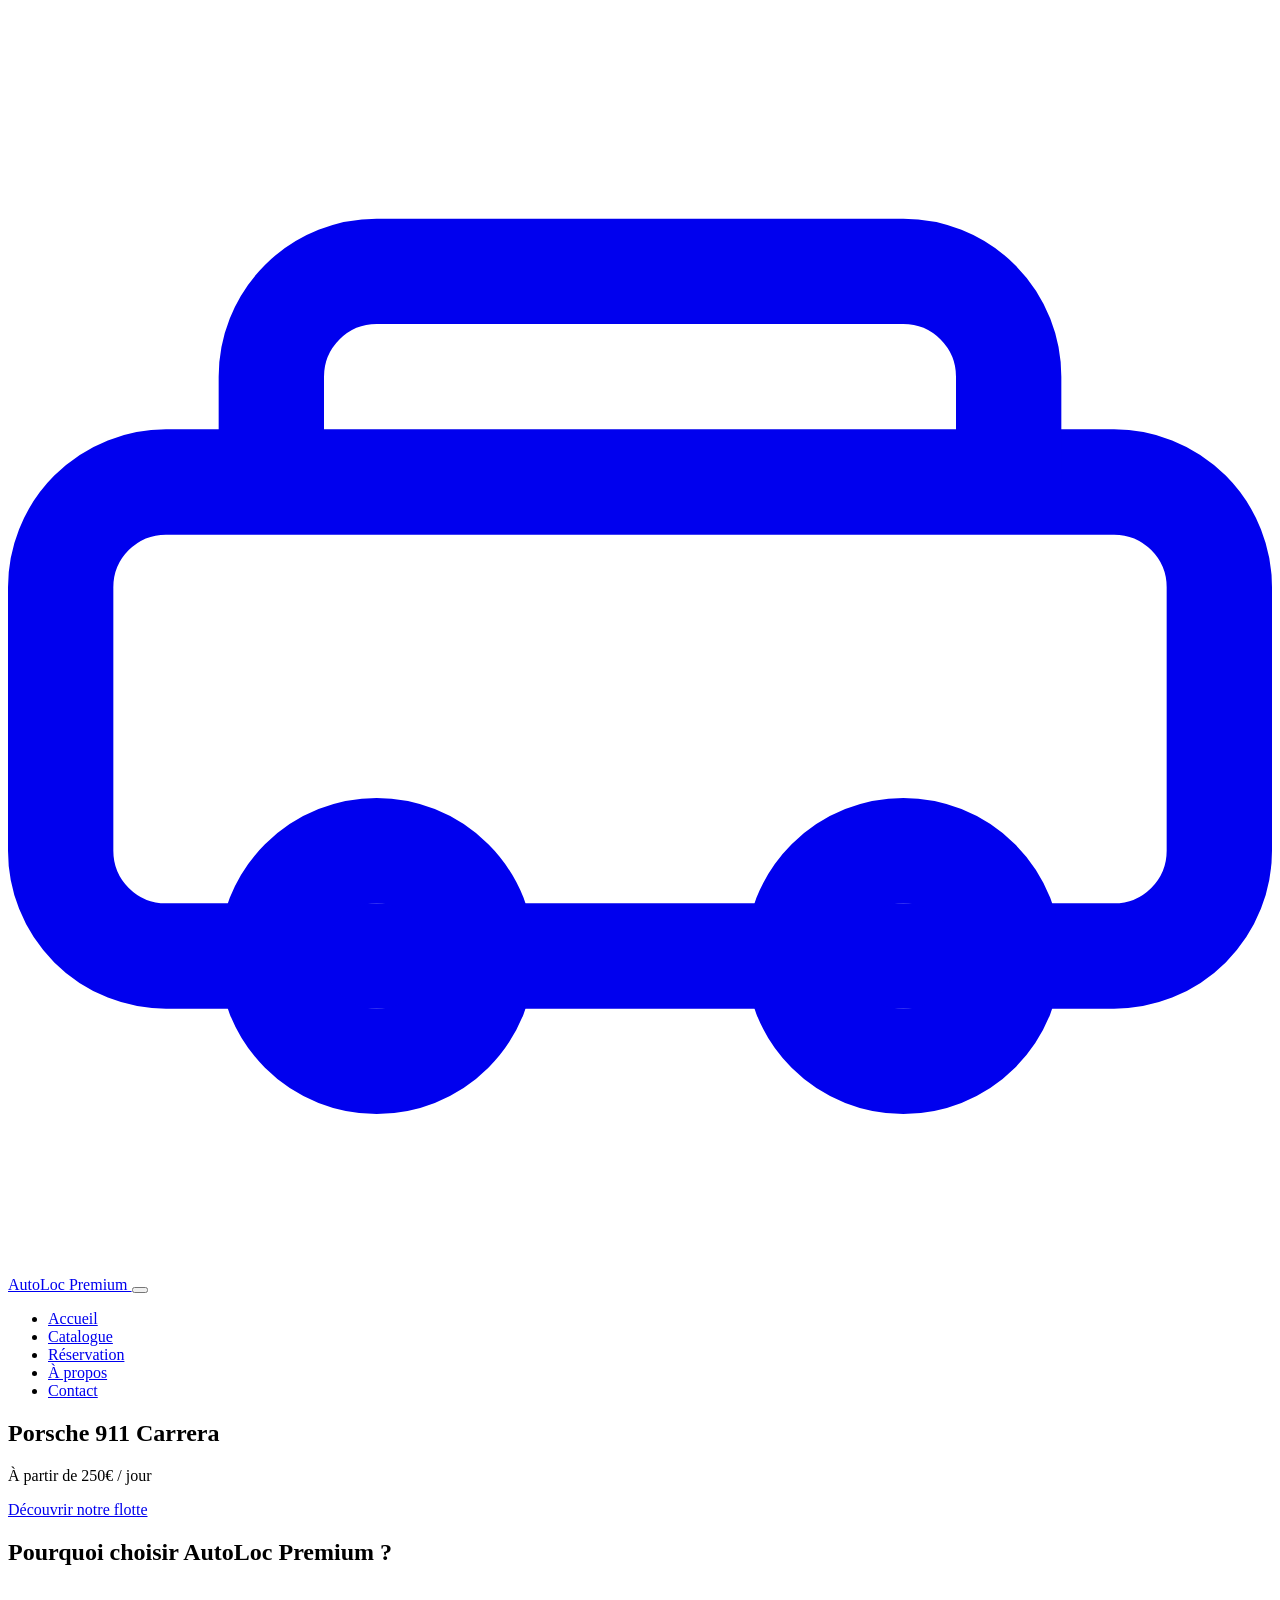
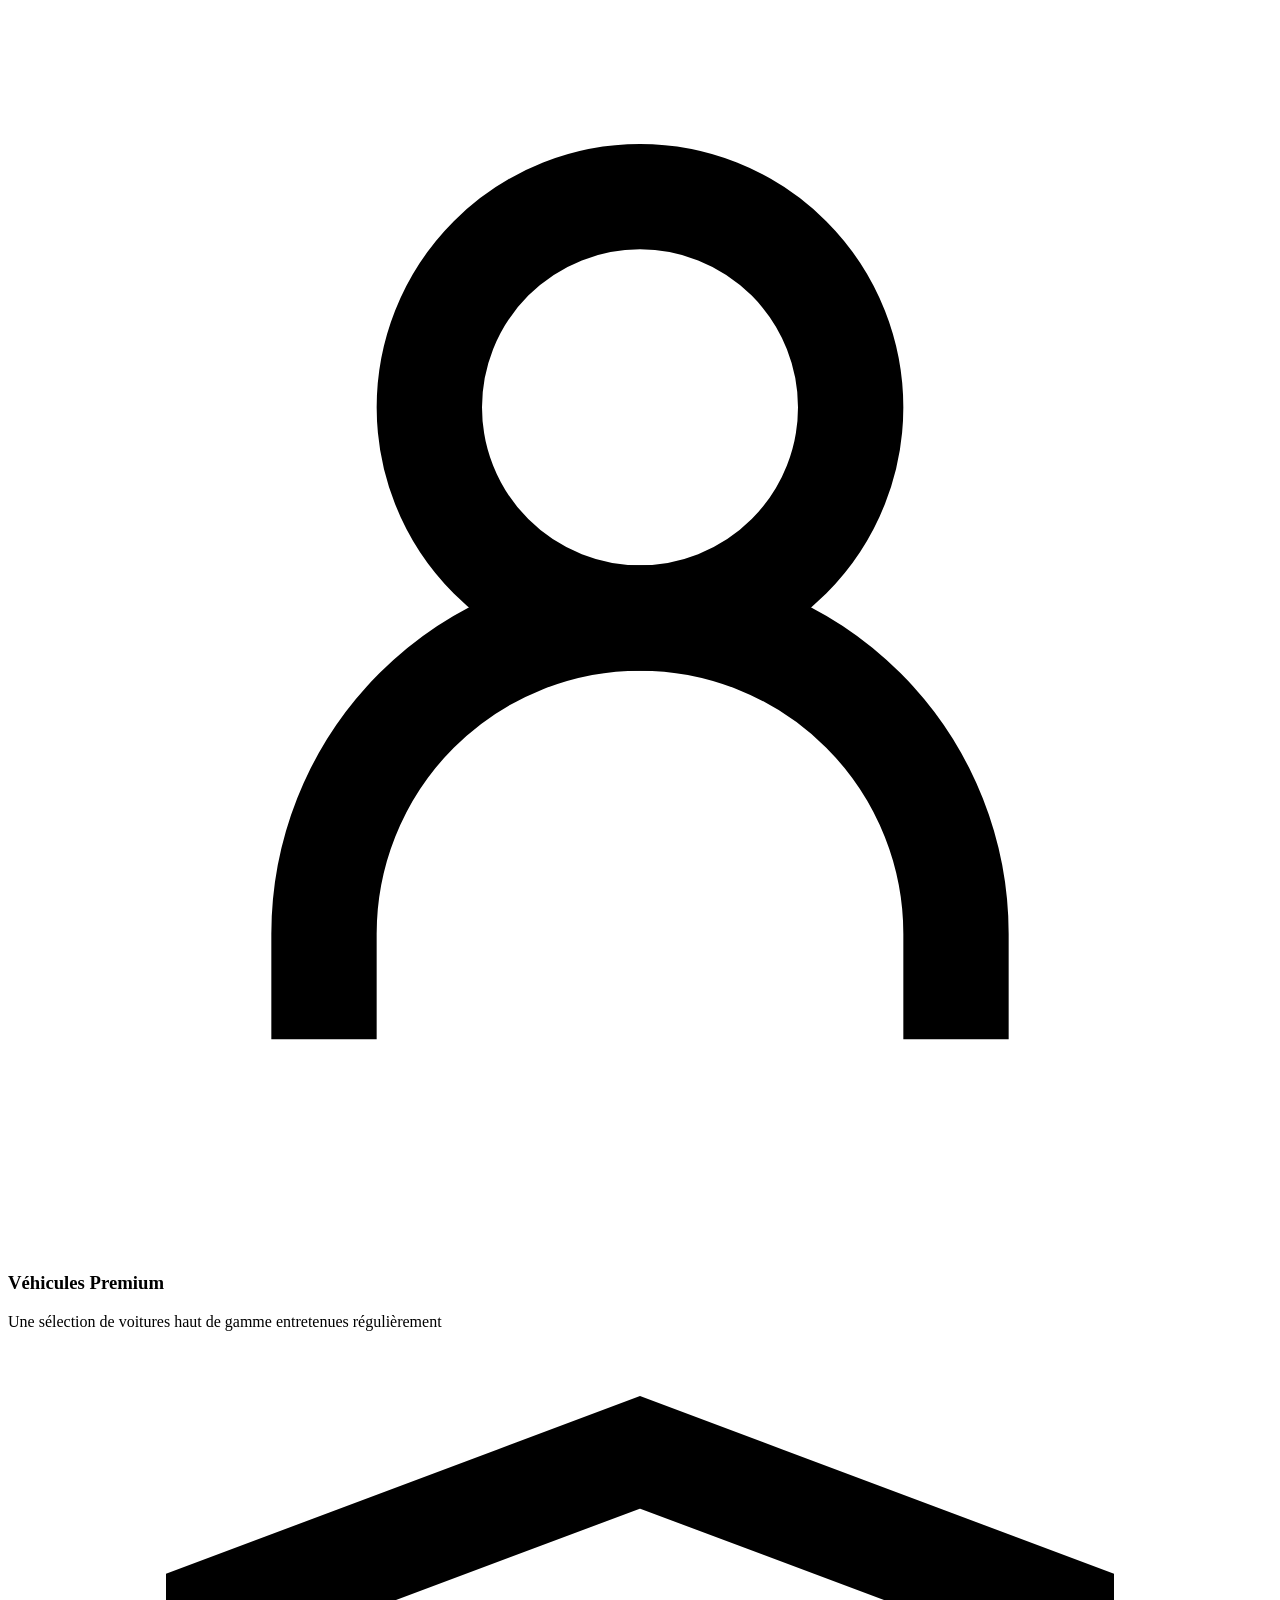
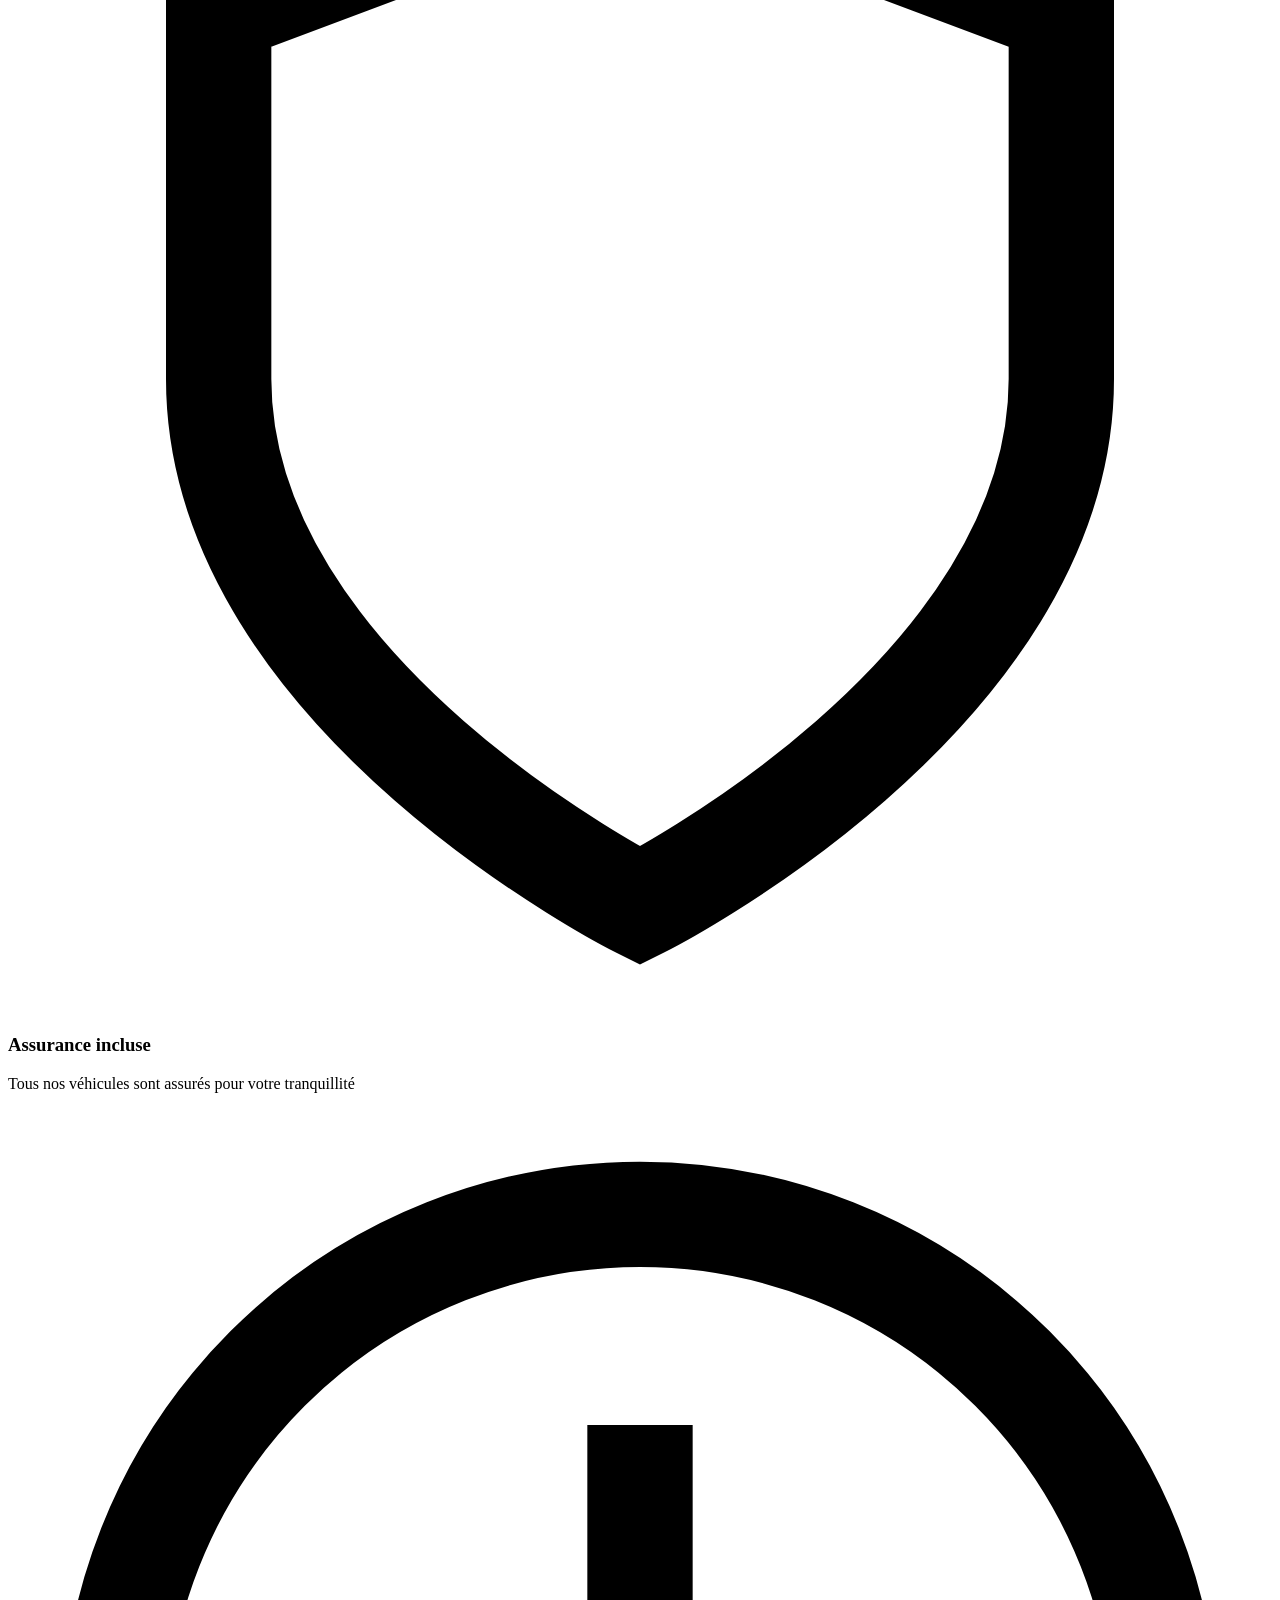
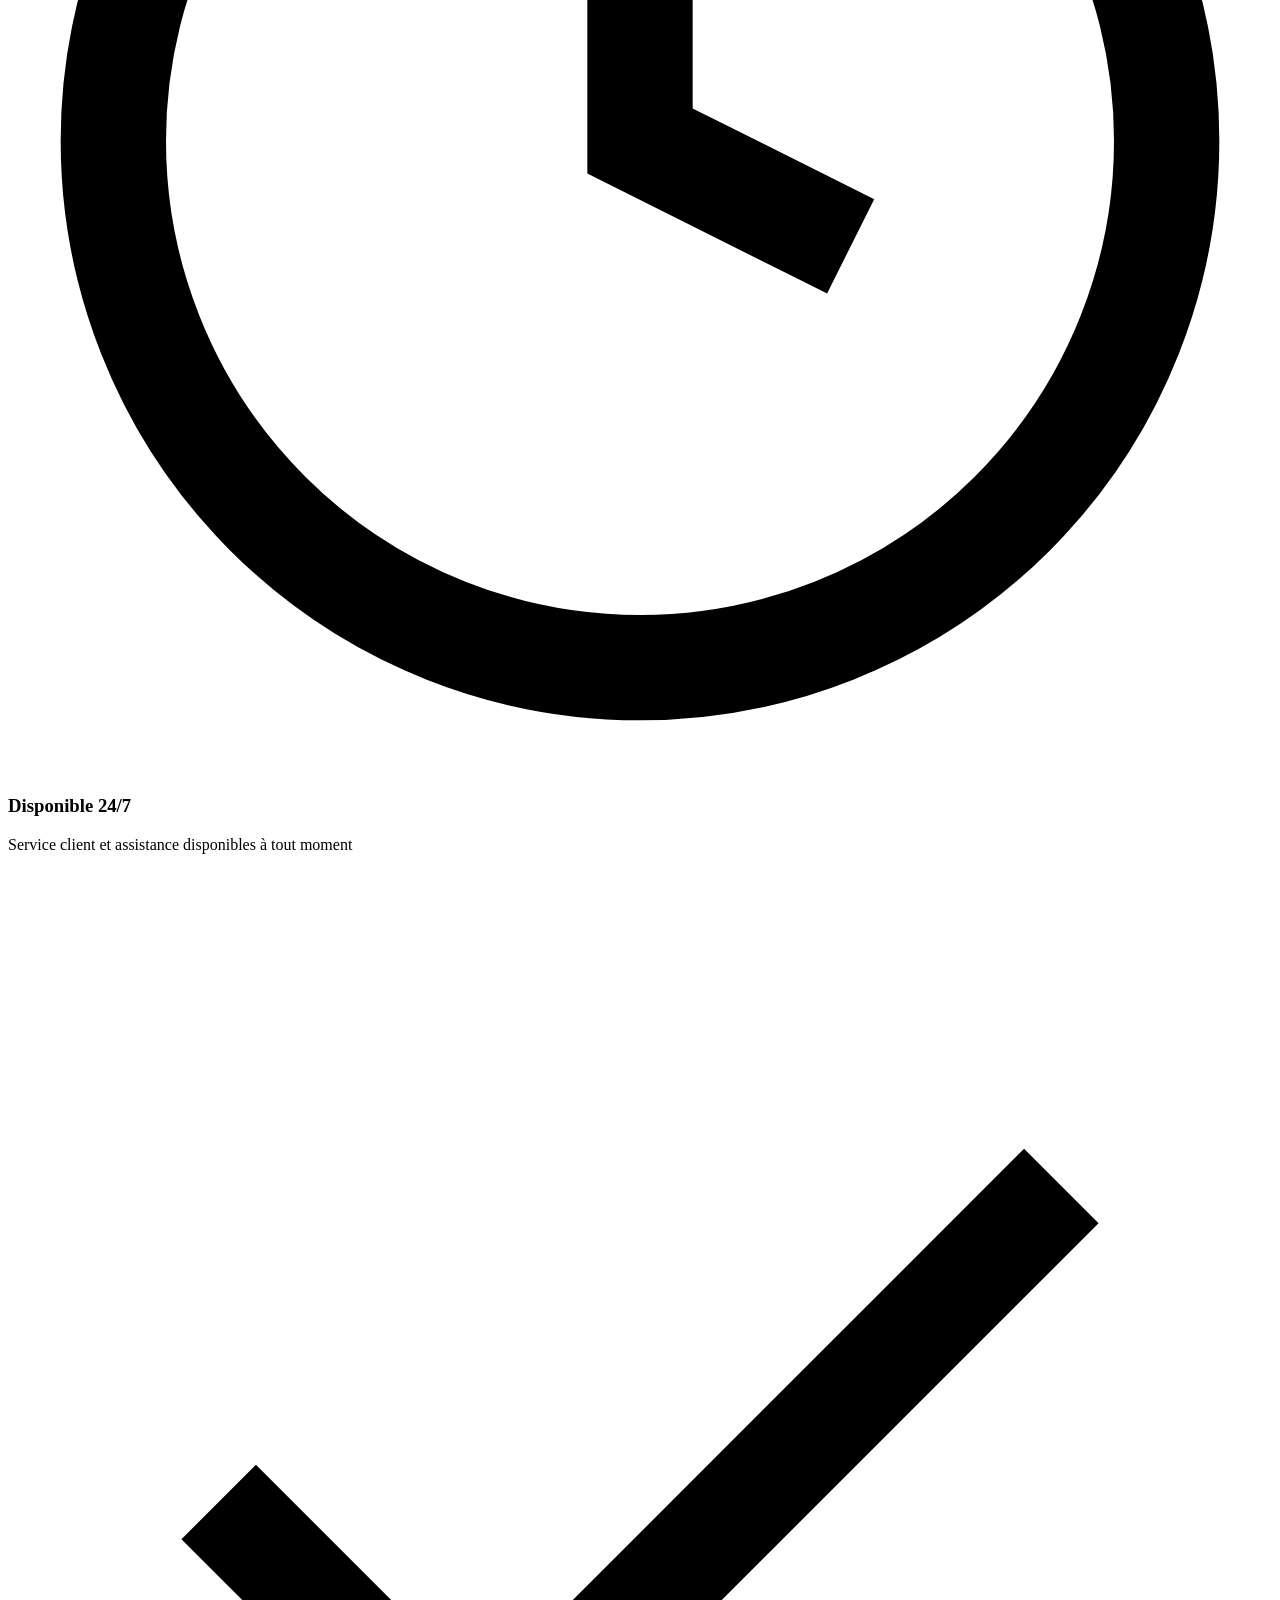
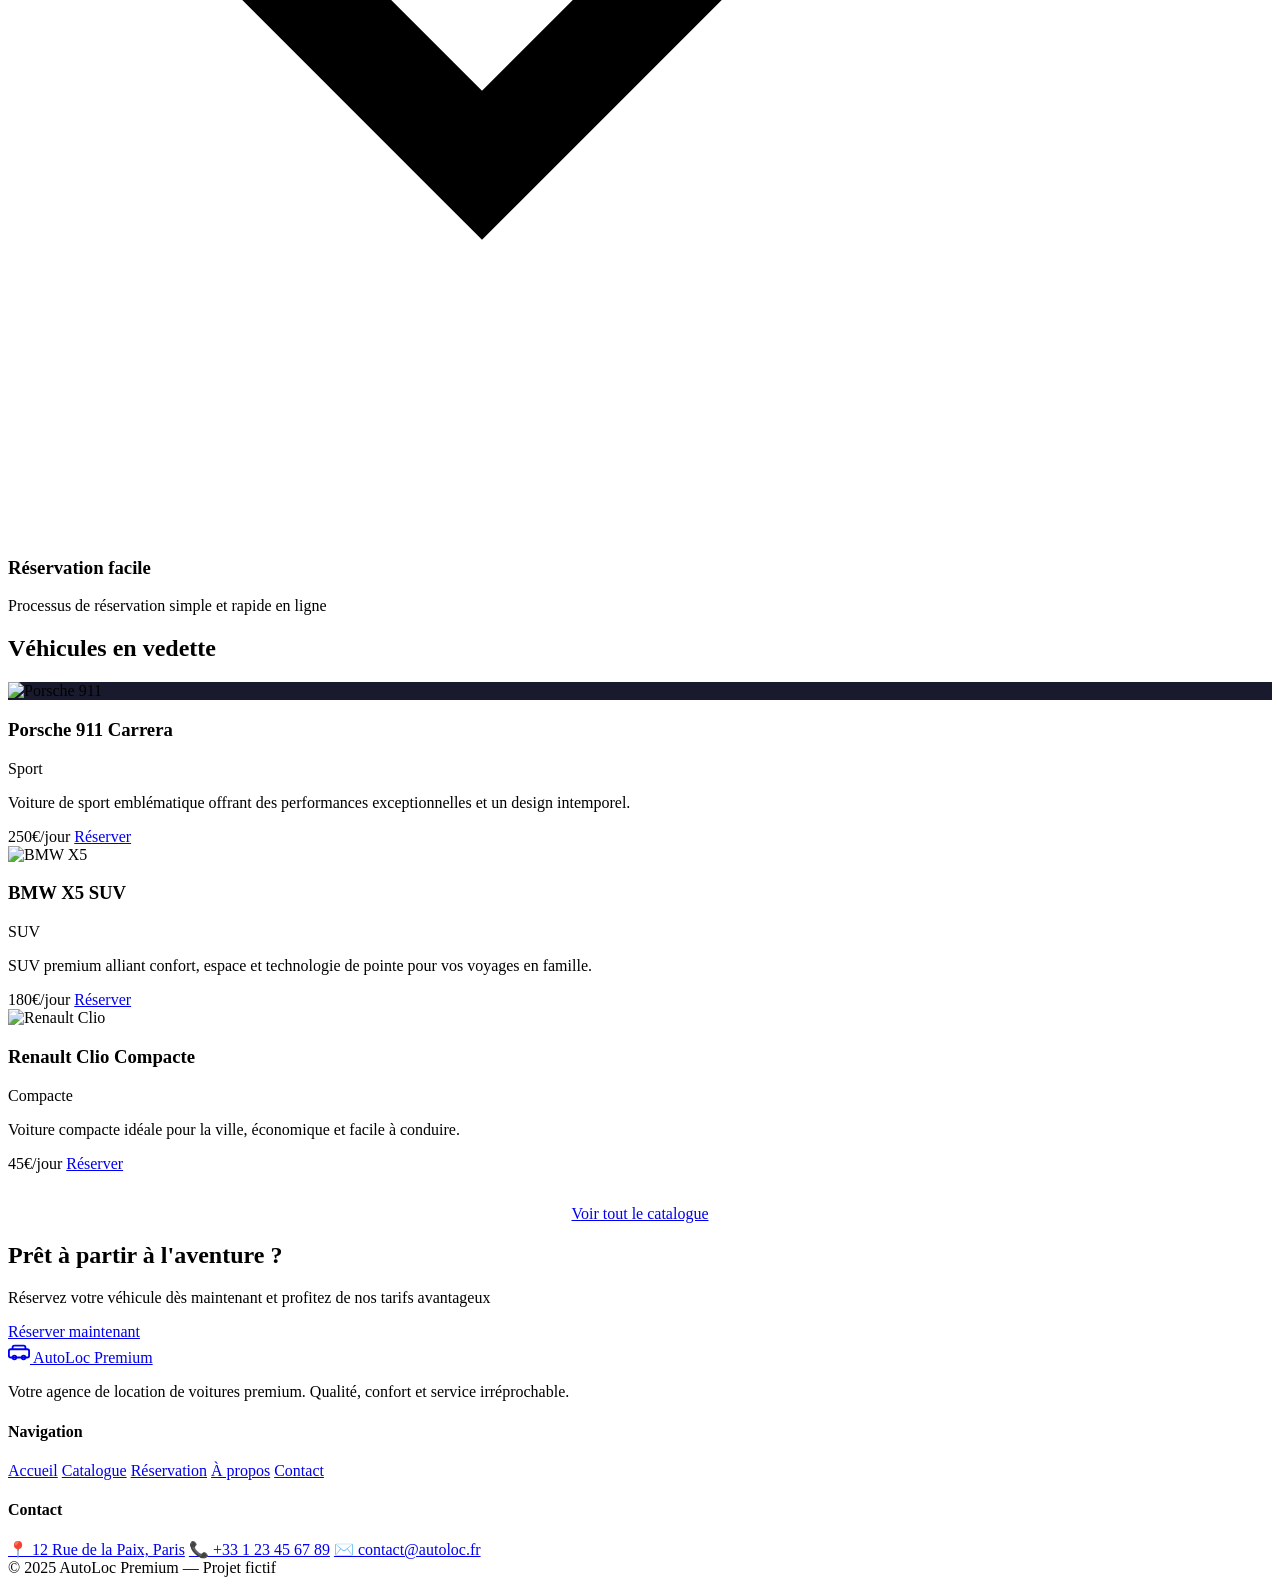
==== index.html @ 60d60d8e "adding files" ====
<!DOCTYPE html>
<html lang="fr">
<head>
  <meta charset="UTF-8" />
  <meta name="viewport" content="width=device-width, initial-scale=1.0"/>
  <title>AutoLoc Premium — Accueil</title>
  <link rel="stylesheet" href="css/style.css"/>
  <link rel="stylesheet" href="css/index.css"/>
</head>
<body>

  <!-- NAVBAR -->
  <nav class="navbar">
    <a href="index.html" class="logo">
      <svg viewBox="0 0 24 24" fill="none" stroke="currentColor" stroke-width="2">
        <rect x="1" y="9" width="22" height="9" rx="2"/>
        <path d="M5 9V7a2 2 0 0 1 2-2h10a2 2 0 0 1 2 2v2"/>
        <circle cx="7" cy="18" r="2"/><circle cx="17" cy="18" r="2"/>
      </svg>
      AutoLoc Premium
    </a>
    <button class="hamburger" id="hamburger" aria-label="Menu">
      <span></span><span></span><span></span>
    </button>
    <ul class="nav-links" id="navLinks">
      <li><a href="index.html" class="active">Accueil</a></li>
      <li><a href="catalogue.html">Catalogue</a></li>
      <li><a href="reservation.html">Réservation</a></li>
      <li><a href="apropos.html">À propos</a></li>
      <li><a href="contact.html">Contact</a></li>
    </ul>
  </nav>

  <!-- HERO -->
  <section class="hero">
    <div class="hero-content">
      <h1 class="hero-title">Porsche 911 Carrera</h1>
      <p class="hero-sub">À partir de 250€ / jour</p>
      <a href="catalogue.html" class="btn btn-primary">Découvrir notre flotte</a>
    </div>
  </section>

  <!-- FEATURES -->
  <section class="features">
    <h2 class="section-title">Pourquoi choisir AutoLoc Premium ?</h2>
    <div class="features-grid">
      <div class="feature-card">
        <div class="feature-icon">
          <svg viewBox="0 0 24 24" fill="none" stroke="currentColor" stroke-width="2">
            <circle cx="12" cy="8" r="4"/><path d="M6 20v-2a6 6 0 0 1 12 0v2"/>
          </svg>
        </div>
        <h3>Véhicules Premium</h3>
        <p>Une sélection de voitures haut de gamme entretenues régulièrement</p>
      </div>
      <div class="feature-card">
        <div class="feature-icon">
          <svg viewBox="0 0 24 24" fill="none" stroke="currentColor" stroke-width="2">
            <path d="M12 22s8-4 8-10V5l-8-3-8 3v7c0 6 8 10 8 10z"/>
          </svg>
        </div>
        <h3>Assurance incluse</h3>
        <p>Tous nos véhicules sont assurés pour votre tranquillité</p>
      </div>
      <div class="feature-card">
        <div class="feature-icon">
          <svg viewBox="0 0 24 24" fill="none" stroke="currentColor" stroke-width="2">
            <circle cx="12" cy="12" r="10"/>
            <polyline points="12 6 12 12 16 14"/>
          </svg>
        </div>
        <h3>Disponible 24/7</h3>
        <p>Service client et assistance disponibles à tout moment</p>
      </div>
      <div class="feature-card">
        <div class="feature-icon">
          <svg viewBox="0 0 24 24" fill="none" stroke="currentColor" stroke-width="2">
            <polyline points="20 6 9 17 4 12"/>
          </svg>
        </div>
        <h3>Réservation facile</h3>
        <p>Processus de réservation simple et rapide en ligne</p>
      </div>
    </div>
  </section>

  <!-- FEATURED CARS -->
  <section class="featured">
    <h2 class="section-title">Véhicules en vedette</h2>
    <div class="cars-grid">

      <div class="car-card">
        <div class="car-img" style="background: #1a1a2e;">
          <img src="https://images.unsplash.com/photo-1503376780353-7e6692767b70?w=600&q=80" alt="Porsche 911"/>
        </div>
        <div class="car-info">
          <div class="car-header">
            <h3>Porsche 911 Carrera</h3>
            <span class="tag">Sport</span>
          </div>
          <p>Voiture de sport emblématique offrant des performances exceptionnelles et un design intemporel.</p>
          <div class="car-footer">
            <span class="price">250€/jour</span>
            <a href="reservation.html" class="btn btn-primary">Réserver</a>
          </div>
        </div>
      </div>

      <div class="car-card">
        <div class="car-img">
          <img src="https://images.unsplash.com/photo-1519641471654-76ce0107ad1b?w=600&q=80" alt="BMW X5"/>
        </div>
        <div class="car-info">
          <div class="car-header">
            <h3>BMW X5 SUV</h3>
            <span class="tag">SUV</span>
          </div>
          <p>SUV premium alliant confort, espace et technologie de pointe pour vos voyages en famille.</p>
          <div class="car-footer">
            <span class="price">180€/jour</span>
            <a href="reservation.html" class="btn btn-primary">Réserver</a>
          </div>
        </div>
      </div>

      <div class="car-card">
        <div class="car-img">
          <img src="https://images.unsplash.com/photo-1541899481282-d53bffe3c35d?w=600&q=80" alt="Renault Clio"/>
        </div>
        <div class="car-info">
          <div class="car-header">
            <h3>Renault Clio Compacte</h3>
            <span class="tag">Compacte</span>
          </div>
          <p>Voiture compacte idéale pour la ville, économique et facile à conduire.</p>
          <div class="car-footer">
            <span class="price">45€/jour</span>
            <a href="reservation.html" class="btn btn-primary">Réserver</a>
          </div>
        </div>
      </div>

    </div>
    <div style="text-align:center; margin-top: 2rem;">
      <a href="catalogue.html" class="btn btn-primary">Voir tout le catalogue</a>
    </div>
  </section>

  <!-- CTA BANNER -->
  <section class="cta-banner">
    <h2>Prêt à partir à l'aventure ?</h2>
    <p>Réservez votre véhicule dès maintenant et profitez de nos tarifs avantageux</p>
    <a href="reservation.html" class="btn btn-outline">Réserver maintenant</a>
  </section>

  <!-- FOOTER -->
  <footer>
    <div class="footer-grid">
      <div class="footer-brand">
        <a href="index.html" class="logo">
          <svg viewBox="0 0 24 24" fill="none" stroke="currentColor" stroke-width="2" width="22">
            <rect x="1" y="9" width="22" height="9" rx="2"/>
            <path d="M5 9V7a2 2 0 0 1 2-2h10a2 2 0 0 1 2 2v2"/>
            <circle cx="7" cy="18" r="2"/><circle cx="17" cy="18" r="2"/>
          </svg>
          AutoLoc Premium
        </a>
        <p>Votre agence de location de voitures premium. Qualité, confort et service irréprochable.</p>
      </div>
      <div class="footer-col">
        <h4>Navigation</h4>
        <a href="index.html">Accueil</a>
        <a href="catalogue.html">Catalogue</a>
        <a href="reservation.html">Réservation</a>
        <a href="apropos.html">À propos</a>
        <a href="contact.html">Contact</a>
      </div>
      <div class="footer-col">
        <h4>Contact</h4>
        <a href="#">📍 12 Rue de la Paix, Paris</a>
        <a href="#">📞 +33 1 23 45 67 89</a>
        <a href="#">✉️ contact@autoloc.fr</a>
      </div>
    </div>
    <div class="footer-bottom">© 2025 AutoLoc Premium — Projet fictif</div>
  </footer>

  <script src="js/main.js"></script>
</body>
</html>
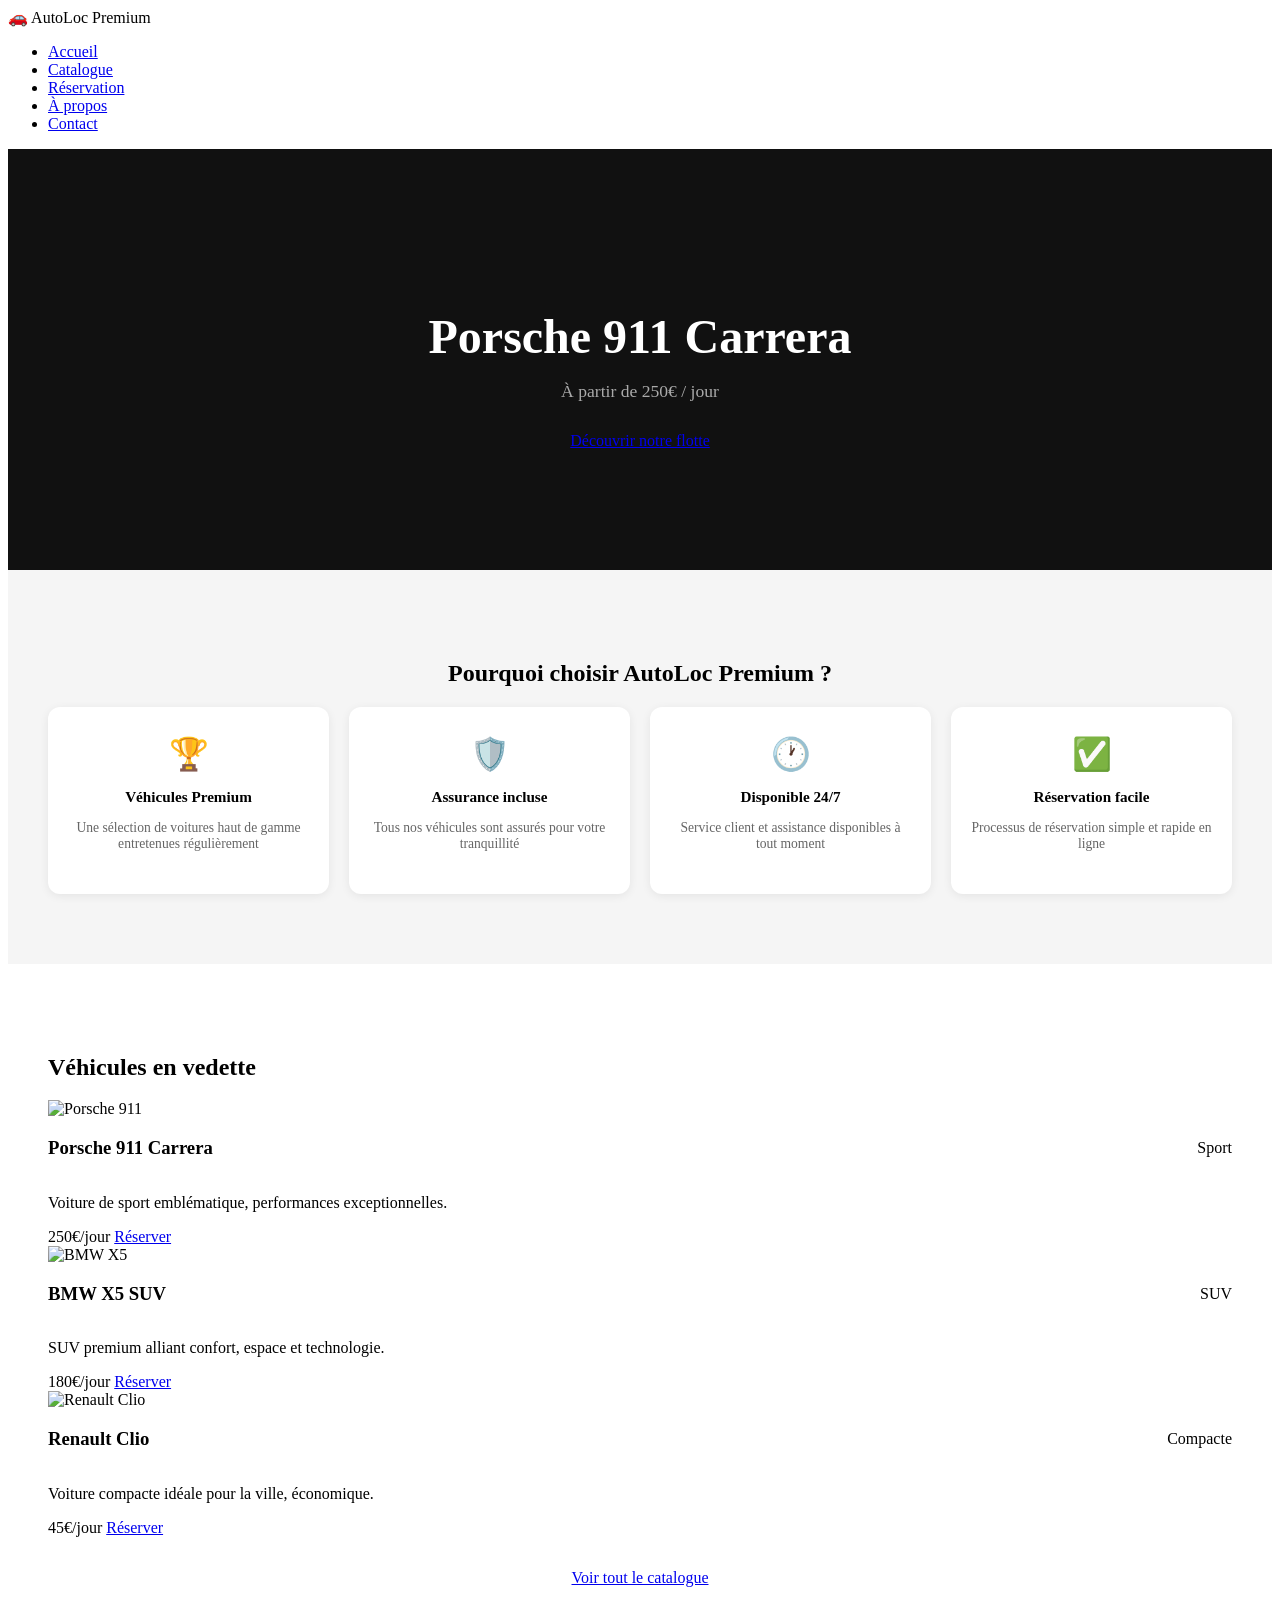
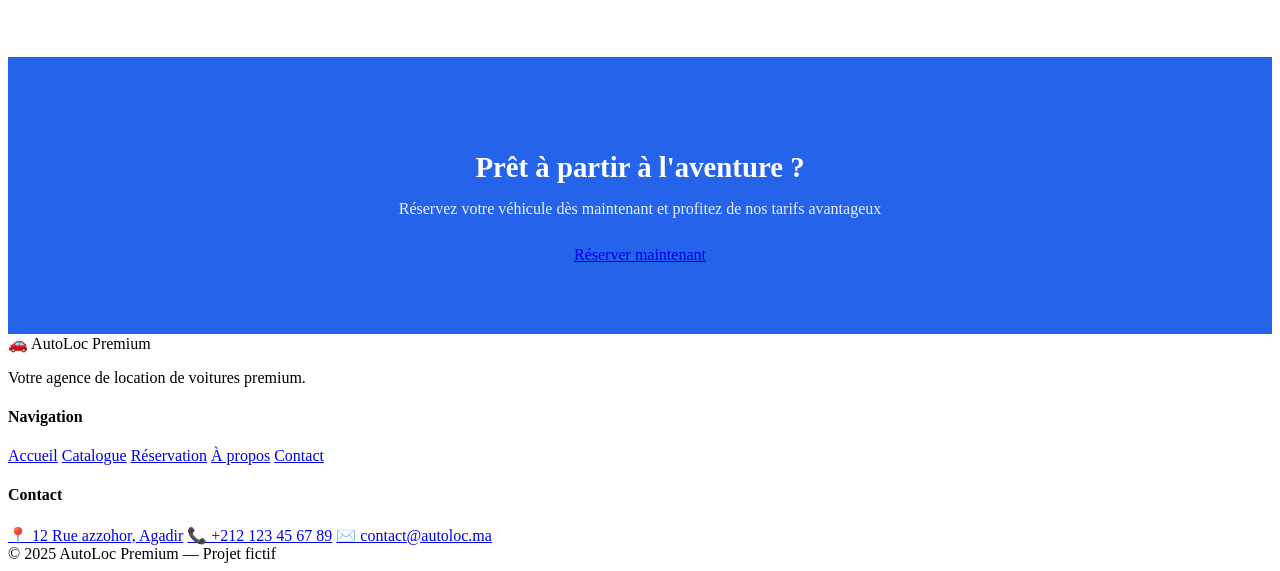
==== commit 8c4f7277: "changing footer" ====
--- a/index.html
+++ b/index.html
@@ -2,28 +2,105 @@
 <html lang="fr">
 <head>
   <meta charset="UTF-8" />
-  <meta name="viewport" content="width=device-width, initial-scale=1.0"/>
+  <meta name="viewport" content="width=device-width, initial-scale=1.0" />
   <title>AutoLoc Premium — Accueil</title>
-  <link rel="stylesheet" href="css/style.css"/>
-  <link rel="stylesheet" href="css/index.css"/>
+  <link rel="stylesheet" href="./css/style.css" />
+  <style>
+    /* Styles spécifiques à cette page */
+
+    .hero {
+      background: #111;
+      color: white;
+      text-align: center;
+      padding: 120px 40px;
+    }
+
+    .hero h1 {
+      font-size: 3rem;
+      font-weight: 700;
+      margin-bottom: 12px;
+    }
+
+    .hero p {
+      font-size: 1.1rem;
+      color: #aaa;
+      margin-bottom: 30px;
+    }
+
+    /* Section avantages */
+    .avantages {
+      background: #f5f5f5;
+      padding: 70px 40px;
+      text-align: center;
+    }
+
+    .grille-avantages {
+      display: grid;
+      grid-template-columns: repeat(4, 1fr);
+      gap: 20px;
+      margin-top: 10px;
+    }
+
+    .carte-avantage {
+      background: white;
+      border-radius: 12px;
+      padding: 28px 20px;
+      box-shadow: 0 2px 10px rgba(0,0,0,0.07);
+    }
+
+    .carte-avantage .icone {
+      font-size: 2rem;
+      margin-bottom: 12px;
+    }
+
+    .carte-avantage h3 {
+      font-size: 0.95rem;
+      font-weight: 700;
+      margin-bottom: 8px;
+    }
+
+    .carte-avantage p {
+      font-size: 0.85rem;
+      color: #666;
+    }
+
+    /* Section voitures vedettes */
+    .vedette {
+      padding: 70px 40px;
+    }
+
+    /* Bannière CTA */
+    .banniere {
+      background: #2563eb;
+      color: white;
+      text-align: center;
+      padding: 70px 40px;
+    }
+
+    .banniere h2 {
+      font-size: 1.8rem;
+      margin-bottom: 12px;
+    }
+
+    .banniere p {
+      margin-bottom: 28px;
+      opacity: 0.9;
+    }
+
+    @media (max-width: 768px) {
+      .hero h1 { font-size: 2rem; }
+      .grille-avantages { grid-template-columns: 1fr 1fr; }
+      .vedette, .avantages { padding: 40px 20px; }
+    }
+  </style>
 </head>
 <body>
 
-  <!-- NAVBAR -->
+  <!-- BARRE DE NAVIGATION -->
   <nav class="navbar">
-    <a href="index.html" class="logo">
-      <svg viewBox="0 0 24 24" fill="none" stroke="currentColor" stroke-width="2">
-        <rect x="1" y="9" width="22" height="9" rx="2"/>
-        <path d="M5 9V7a2 2 0 0 1 2-2h10a2 2 0 0 1 2 2v2"/>
-        <circle cx="7" cy="18" r="2"/><circle cx="17" cy="18" r="2"/>
-      </svg>
-      AutoLoc Premium
-    </a>
-    <button class="hamburger" id="hamburger" aria-label="Menu">
-      <span></span><span></span><span></span>
-    </button>
-    <ul class="nav-links" id="navLinks">
-      <li><a href="index.html" class="active">Accueil</a></li>
+    <div class="logo">🚗 AutoLoc Premium</div>
+    <ul class="nav-liens">
+      <li><a href="index.html" class="actif">Accueil</a></li>
       <li><a href="catalogue.html">Catalogue</a></li>
       <li><a href="reservation.html">Réservation</a></li>
       <li><a href="apropos.html">À propos</a></li>
@@ -31,160 +108,125 @@
     </ul>
   </nav>
 
-  <!-- HERO -->
+  <!-- HERO (grande image d'accueil) -->
   <section class="hero">
-    <div class="hero-content">
-      <h1 class="hero-title">Porsche 911 Carrera</h1>
-      <p class="hero-sub">À partir de 250€ / jour</p>
-      <a href="catalogue.html" class="btn btn-primary">Découvrir notre flotte</a>
-    </div>
-  </section>
-
-  <!-- FEATURES -->
-  <section class="features">
-    <h2 class="section-title">Pourquoi choisir AutoLoc Premium ?</h2>
-    <div class="features-grid">
-      <div class="feature-card">
-        <div class="feature-icon">
-          <svg viewBox="0 0 24 24" fill="none" stroke="currentColor" stroke-width="2">
-            <circle cx="12" cy="8" r="4"/><path d="M6 20v-2a6 6 0 0 1 12 0v2"/>
-          </svg>
-        </div>
+    <h1>Porsche 911 Carrera</h1>
+    <p>À partir de 250€ / jour</p>
+    <a href="catalogue.html" class="btn btn-bleu">Découvrir notre flotte</a>
+  </section>
+
+  <!-- AVANTAGES -->
+  <section class="avantages">
+    <h2 class="titre-section">Pourquoi choisir AutoLoc Premium ?</h2>
+    <div class="grille-avantages">
+      <div class="carte-avantage">
+        <div class="icone">🏆</div>
         <h3>Véhicules Premium</h3>
         <p>Une sélection de voitures haut de gamme entretenues régulièrement</p>
       </div>
-      <div class="feature-card">
-        <div class="feature-icon">
-          <svg viewBox="0 0 24 24" fill="none" stroke="currentColor" stroke-width="2">
-            <path d="M12 22s8-4 8-10V5l-8-3-8 3v7c0 6 8 10 8 10z"/>
-          </svg>
-        </div>
+      <div class="carte-avantage">
+        <div class="icone">🛡️</div>
         <h3>Assurance incluse</h3>
         <p>Tous nos véhicules sont assurés pour votre tranquillité</p>
       </div>
-      <div class="feature-card">
-        <div class="feature-icon">
-          <svg viewBox="0 0 24 24" fill="none" stroke="currentColor" stroke-width="2">
-            <circle cx="12" cy="12" r="10"/>
-            <polyline points="12 6 12 12 16 14"/>
-          </svg>
-        </div>
+      <div class="carte-avantage">
+        <div class="icone">🕐</div>
         <h3>Disponible 24/7</h3>
         <p>Service client et assistance disponibles à tout moment</p>
       </div>
-      <div class="feature-card">
-        <div class="feature-icon">
-          <svg viewBox="0 0 24 24" fill="none" stroke="currentColor" stroke-width="2">
-            <polyline points="20 6 9 17 4 12"/>
-          </svg>
-        </div>
+      <div class="carte-avantage">
+        <div class="icone">✅</div>
         <h3>Réservation facile</h3>
         <p>Processus de réservation simple et rapide en ligne</p>
       </div>
     </div>
   </section>
 
-  <!-- FEATURED CARS -->
-  <section class="featured">
-    <h2 class="section-title">Véhicules en vedette</h2>
-    <div class="cars-grid">
-
-      <div class="car-card">
-        <div class="car-img" style="background: #1a1a2e;">
-          <img src="https://images.unsplash.com/photo-1503376780353-7e6692767b70?w=600&q=80" alt="Porsche 911"/>
+  <!-- VOITURES EN VEDETTE -->
+  <section class="vedette">
+    <h2 class="titre-section">Véhicules en vedette</h2>
+    <div class="grille-voitures">
+
+      <div class="carte-voiture">
+        <img src="https://images.unsplash.com/photo-1503376780353-7e6692767b70?w=600&q=80" alt="Porsche 911" />
+        <div class="infos">
+          <div style="display:flex; justify-content:space-between; align-items:center; margin-bottom:6px;">
+            <h3>Porsche 911 Carrera</h3>
+            <span class="badge">Sport</span>
+          </div>
+          <p>Voiture de sport emblématique, performances exceptionnelles.</p>
+          <div class="bas-carte">
+            <span class="prix">250€/jour</span>
+            <a href="reservation.html" class="btn btn-bleu">Réserver</a>
+          </div>
         </div>
-        <div class="car-info">
-          <div class="car-header">
-            <h3>Porsche 911 Carrera</h3>
-            <span class="tag">Sport</span>
-          </div>
-          <p>Voiture de sport emblématique offrant des performances exceptionnelles et un design intemporel.</p>
-          <div class="car-footer">
-            <span class="price">250€/jour</span>
-            <a href="reservation.html" class="btn btn-primary">Réserver</a>
+      </div>
+
+      <div class="carte-voiture">
+        <img src="https://images.unsplash.com/photo-1519641471654-76ce0107ad1b?w=600&q=80" alt="BMW X5" />
+        <div class="infos">
+          <div style="display:flex; justify-content:space-between; align-items:center; margin-bottom:6px;">
+            <h3>BMW X5 SUV</h3>
+            <span class="badge">SUV</span>
+          </div>
+          <p>SUV premium alliant confort, espace et technologie.</p>
+          <div class="bas-carte">
+            <span class="prix">180€/jour</span>
+            <a href="reservation.html" class="btn btn-bleu">Réserver</a>
           </div>
         </div>
       </div>
 
-      <div class="car-card">
-        <div class="car-img">
-          <img src="https://images.unsplash.com/photo-1519641471654-76ce0107ad1b?w=600&q=80" alt="BMW X5"/>
+      <div class="carte-voiture">
+        <img src="https://images.unsplash.com/photo-1541899481282-d53bffe3c35d?w=600&q=80" alt="Renault Clio" />
+        <div class="infos">
+          <div style="display:flex; justify-content:space-between; align-items:center; margin-bottom:6px;">
+            <h3>Renault Clio</h3>
+            <span class="badge">Compacte</span>
+          </div>
+          <p>Voiture compacte idéale pour la ville, économique.</p>
+          <div class="bas-carte">
+            <span class="prix">45€/jour</span>
+            <a href="reservation.html" class="btn btn-bleu">Réserver</a>
+          </div>
         </div>
-        <div class="car-info">
-          <div class="car-header">
-            <h3>BMW X5 SUV</h3>
-            <span class="tag">SUV</span>
-          </div>
-          <p>SUV premium alliant confort, espace et technologie de pointe pour vos voyages en famille.</p>
-          <div class="car-footer">
-            <span class="price">180€/jour</span>
-            <a href="reservation.html" class="btn btn-primary">Réserver</a>
-          </div>
-        </div>
-      </div>
-
-      <div class="car-card">
-        <div class="car-img">
-          <img src="https://images.unsplash.com/photo-1541899481282-d53bffe3c35d?w=600&q=80" alt="Renault Clio"/>
-        </div>
-        <div class="car-info">
-          <div class="car-header">
-            <h3>Renault Clio Compacte</h3>
-            <span class="tag">Compacte</span>
-          </div>
-          <p>Voiture compacte idéale pour la ville, économique et facile à conduire.</p>
-          <div class="car-footer">
-            <span class="price">45€/jour</span>
-            <a href="reservation.html" class="btn btn-primary">Réserver</a>
-          </div>
-        </div>
-      </div>
-
-    </div>
-    <div style="text-align:center; margin-top: 2rem;">
-      <a href="catalogue.html" class="btn btn-primary">Voir tout le catalogue</a>
-    </div>
-  </section>
-
-  <!-- CTA BANNER -->
-  <section class="cta-banner">
+      </div>
+
+    </div>
+    <div style="text-align:center; margin-top:32px;">
+      <a href="catalogue.html" class="btn btn-bleu">Voir tout le catalogue</a>
+    </div>
+  </section>
+
+  <!-- BANNIÈRE CTA -->
+  <section class="banniere">
     <h2>Prêt à partir à l'aventure ?</h2>
     <p>Réservez votre véhicule dès maintenant et profitez de nos tarifs avantageux</p>
-    <a href="reservation.html" class="btn btn-outline">Réserver maintenant</a>
+    <a href="reservation.html" class="btn btn-blanc">Réserver maintenant</a>
   </section>
 
   <!-- FOOTER -->
   <footer>
-    <div class="footer-grid">
-      <div class="footer-brand">
-        <a href="index.html" class="logo">
-          <svg viewBox="0 0 24 24" fill="none" stroke="currentColor" stroke-width="2" width="22">
-            <rect x="1" y="9" width="22" height="9" rx="2"/>
-            <path d="M5 9V7a2 2 0 0 1 2-2h10a2 2 0 0 1 2 2v2"/>
-            <circle cx="7" cy="18" r="2"/><circle cx="17" cy="18" r="2"/>
-          </svg>
-          AutoLoc Premium
-        </a>
-        <p>Votre agence de location de voitures premium. Qualité, confort et service irréprochable.</p>
-      </div>
-      <div class="footer-col">
-        <h4>Navigation</h4>
-        <a href="index.html">Accueil</a>
-        <a href="catalogue.html">Catalogue</a>
-        <a href="reservation.html">Réservation</a>
-        <a href="apropos.html">À propos</a>
-        <a href="contact.html">Contact</a>
-      </div>
-      <div class="footer-col">
-        <h4>Contact</h4>
-        <a href="#">📍 12 Rue de la Paix, Paris</a>
-        <a href="#">📞 +33 1 23 45 67 89</a>
-        <a href="#">✉️ contact@autoloc.fr</a>
-      </div>
-    </div>
-    <div class="footer-bottom">© 2025 AutoLoc Premium — Projet fictif</div>
+    <div>
+      <div class="logo-footer">🚗 AutoLoc Premium</div>
+      <p>Votre agence de location de voitures premium.</p>
+    </div>
+    <div>
+      <h4>Navigation</h4>
+      <a href="index.html">Accueil</a>
+      <a href="catalogue.html">Catalogue</a>
+      <a href="reservation.html">Réservation</a>
+      <a href="apropos.html">À propos</a>
+      <a href="contact.html">Contact</a>
+    </div>
+    <div>
+      <h4>Contact</h4>
+      <a href="#">📍 12 Rue azzohor, Agadir</a>
+      <a href="#">📞 +212 123 45 67 89</a>
+      <a href="#">✉️ contact@autoloc.ma</a>
+    </div>
   </footer>
-
-  <script src="js/main.js"></script>
+  <div class="footer-bas">© 2025 AutoLoc Premium — Projet fictif</div>
+
 </body>
 </html>
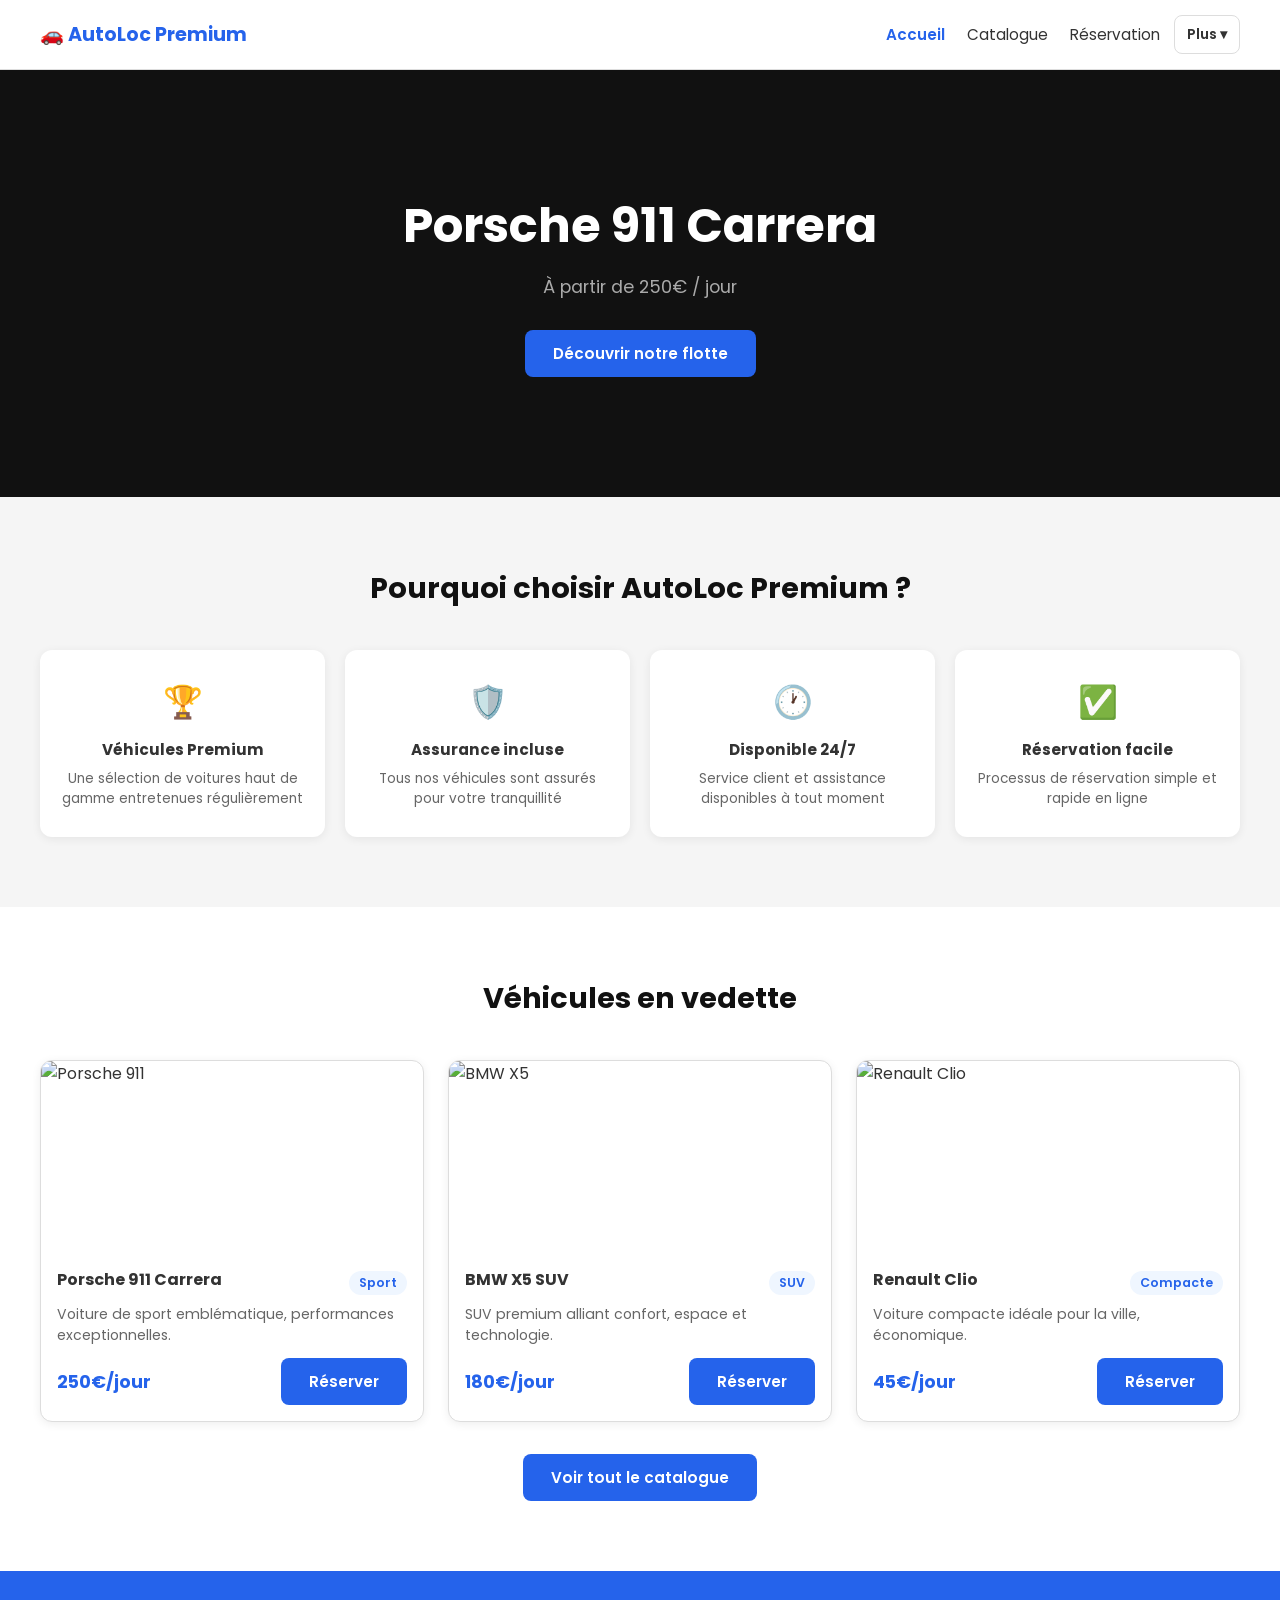
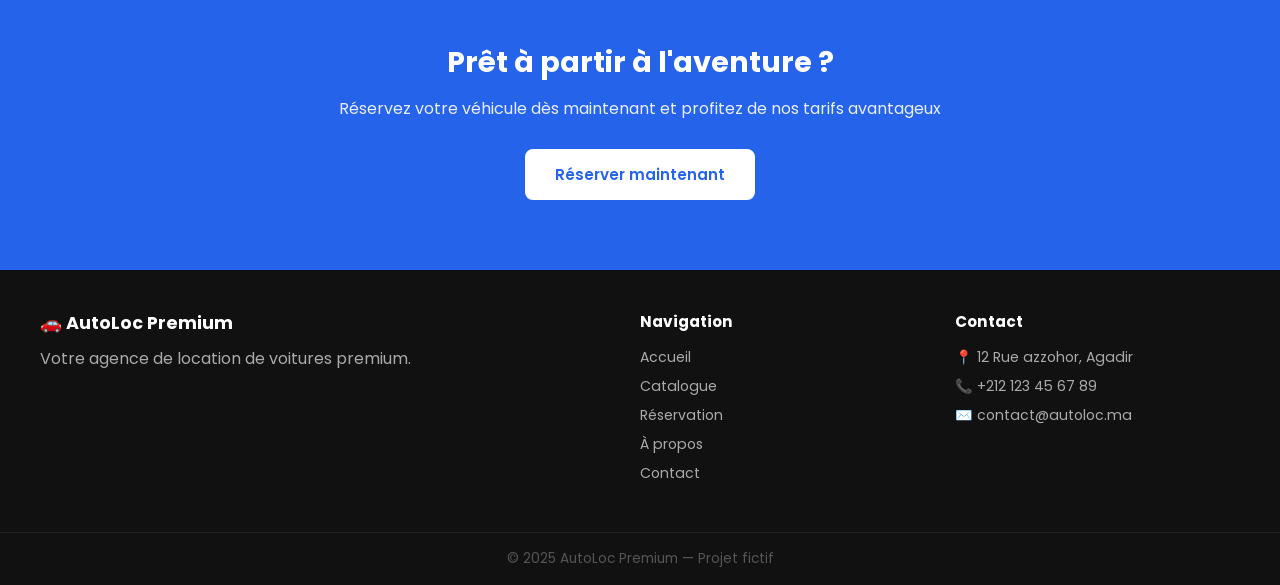
==== commit b5601d84: "Add responsive navbar with mobile burger and desktop dropdown" ====
--- a/index.html
+++ b/index.html
@@ -5,94 +5,7 @@
   <meta name="viewport" content="width=device-width, initial-scale=1.0" />
   <title>AutoLoc Premium — Accueil</title>
   <link rel="stylesheet" href="./css/style.css" />
-  <style>
-    /* Styles spécifiques à cette page */
-
-    .hero {
-      background: #111;
-      color: white;
-      text-align: center;
-      padding: 120px 40px;
-    }
-
-    .hero h1 {
-      font-size: 3rem;
-      font-weight: 700;
-      margin-bottom: 12px;
-    }
-
-    .hero p {
-      font-size: 1.1rem;
-      color: #aaa;
-      margin-bottom: 30px;
-    }
-
-    /* Section avantages */
-    .avantages {
-      background: #f5f5f5;
-      padding: 70px 40px;
-      text-align: center;
-    }
-
-    .grille-avantages {
-      display: grid;
-      grid-template-columns: repeat(4, 1fr);
-      gap: 20px;
-      margin-top: 10px;
-    }
-
-    .carte-avantage {
-      background: white;
-      border-radius: 12px;
-      padding: 28px 20px;
-      box-shadow: 0 2px 10px rgba(0,0,0,0.07);
-    }
-
-    .carte-avantage .icone {
-      font-size: 2rem;
-      margin-bottom: 12px;
-    }
-
-    .carte-avantage h3 {
-      font-size: 0.95rem;
-      font-weight: 700;
-      margin-bottom: 8px;
-    }
-
-    .carte-avantage p {
-      font-size: 0.85rem;
-      color: #666;
-    }
-
-    /* Section voitures vedettes */
-    .vedette {
-      padding: 70px 40px;
-    }
-
-    /* Bannière CTA */
-    .banniere {
-      background: #2563eb;
-      color: white;
-      text-align: center;
-      padding: 70px 40px;
-    }
-
-    .banniere h2 {
-      font-size: 1.8rem;
-      margin-bottom: 12px;
-    }
-
-    .banniere p {
-      margin-bottom: 28px;
-      opacity: 0.9;
-    }
-
-    @media (max-width: 768px) {
-      .hero h1 { font-size: 2rem; }
-      .grille-avantages { grid-template-columns: 1fr 1fr; }
-      .vedette, .avantages { padding: 40px 20px; }
-    }
-  </style>
+  <link rel="stylesheet" href="./css/index.css" />
 </head>
 <body>
 
@@ -228,5 +141,6 @@
   </footer>
   <div class="footer-bas">© 2025 AutoLoc Premium — Projet fictif</div>
 
+  <script src="./js/nav.js"></script>
 </body>
 </html>
--- a/css/style.css
+++ b/css/style.css
@@ -0,0 +1,376 @@
+/* ===== POLICE GOOGLE ===== */
+@import url('https://fonts.googleapis.com/css2?family=Poppins:wght@400;600;700&display=swap');
+
+/* ===== COULEURS ===== */
+:root {
+  --bleu: #2563eb;
+  --noir: #111111;
+  --blanc: #ffffff;
+  --gris-clair: #f5f5f5;
+  --gris: #666666;
+  --bordure: #dddddd;
+}
+
+/* ===== BASE ===== */
+* {
+  margin: 0;
+  padding: 0;
+  box-sizing: border-box;
+}
+
+body {
+  font-family: 'Poppins', sans-serif;
+  color: #333;
+  background: var(--blanc);
+}
+
+a {
+  text-decoration: none;
+  color: inherit;
+}
+
+img {
+  max-width: 100%;
+  display: block;
+}
+
+/* ===== NAVBAR ===== */
+.navbar {
+  display: flex;
+  align-items: center;
+  justify-content: space-between;
+  padding: 0 40px;
+  height: 70px;
+  background: var(--blanc);
+  border-bottom: 1px solid var(--bordure);
+  position: sticky;
+  top: 0;
+  z-index: 10;
+}
+
+.logo {
+  font-size: 1.2rem;
+  font-weight: 700;
+  color: var(--bleu);
+}
+
+.nav-liens {
+  display: flex;
+  gap: 30px;
+  list-style: none;
+}
+
+.nav-menu-wrapper {
+  display: flex;
+  align-items: center;
+  gap: 14px;
+}
+
+.nav-primary {
+  gap: 22px;
+}
+
+.nav-more {
+  position: relative;
+}
+
+.nav-toggle {
+  border: 1px solid var(--bordure);
+  background: var(--blanc);
+  color: #333;
+  border-radius: 8px;
+  padding: 8px 12px;
+  font-family: 'Poppins', sans-serif;
+  font-size: 0.88rem;
+  font-weight: 600;
+  cursor: pointer;
+}
+
+.nav-toggle:hover {
+  color: var(--bleu);
+  border-color: #c9d8ff;
+}
+
+.nav-more-menu {
+  display: none;
+  position: absolute;
+  right: 0;
+  top: calc(100% + 8px);
+  min-width: 180px;
+  padding: 8px;
+  list-style: none;
+  background: var(--blanc);
+  border: 1px solid var(--bordure);
+  border-radius: 10px;
+  box-shadow: 0 8px 24px rgba(0,0,0,0.08);
+}
+
+.nav-more-menu li a {
+  display: block;
+  padding: 9px 10px;
+  border-radius: 8px;
+}
+
+.nav-more-menu li a:hover {
+  background: #f8faff;
+}
+
+.nav-more.open .nav-more-menu {
+  display: block;
+}
+
+.nav-burger {
+  display: none;
+}
+
+.nav-mobile-menu {
+  display: none;
+}
+
+.nav-liens a {
+  color: #333;
+  font-size: 0.95rem;
+}
+
+.nav-liens a:hover {
+  color: var(--bleu);
+}
+
+.nav-liens a.actif {
+  color: var(--bleu);
+  font-weight: 600;
+}
+
+/* ===== BOUTONS ===== */
+.btn {
+  display: inline-block;
+  padding: 12px 28px;
+  border-radius: 8px;
+  font-family: 'Poppins', sans-serif;
+  font-size: 0.95rem;
+  font-weight: 600;
+  cursor: pointer;
+  border: none;
+}
+
+.btn-bleu {
+  background: var(--bleu);
+  color: var(--blanc);
+}
+
+.btn-bleu:hover {
+  background: #1d4ed8;
+}
+
+.btn-blanc {
+  background: var(--blanc);
+  color: var(--bleu);
+  border: 2px solid var(--blanc);
+}
+
+/* ===== EN-TÊTE DE PAGE ===== */
+.entete {
+  background: var(--noir);
+  color: var(--blanc);
+  text-align: center;
+  padding: 60px 40px;
+}
+
+.entete h1 {
+  font-size: 2.2rem;
+  margin-bottom: 10px;
+}
+
+.entete p {
+  color: #aaa;
+  font-size: 1rem;
+}
+
+/* ===== TITRE DE SECTION ===== */
+.titre-section {
+  font-size: 1.8rem;
+  font-weight: 700;
+  text-align: center;
+  margin-bottom: 40px;
+  color: var(--noir);
+}
+
+/* ===== CARTE VOITURE ===== */
+.grille-voitures {
+  display: grid;
+  grid-template-columns: repeat(3, 1fr);
+  gap: 24px;
+}
+
+.carte-voiture {
+  border: 1px solid var(--bordure);
+  border-radius: 12px;
+  overflow: hidden;
+  background: var(--blanc);
+  box-shadow: 0 2px 10px rgba(0,0,0,0.07);
+}
+
+.carte-voiture img {
+  width: 100%;
+  height: 190px;
+  object-fit: cover;
+}
+
+.carte-voiture .infos {
+  padding: 16px;
+}
+
+.carte-voiture h3 {
+  font-size: 1rem;
+  font-weight: 700;
+  margin-bottom: 6px;
+}
+
+.carte-voiture p {
+  font-size: 0.88rem;
+  color: var(--gris);
+  margin-bottom: 12px;
+}
+
+.carte-voiture .bas-carte {
+  display: flex;
+  align-items: center;
+  justify-content: space-between;
+}
+
+.prix {
+  font-size: 1.1rem;
+  font-weight: 700;
+  color: var(--bleu);
+}
+
+.badge {
+  background: #eff6ff;
+  color: var(--bleu);
+  font-size: 0.78rem;
+  font-weight: 600;
+  padding: 3px 10px;
+  border-radius: 20px;
+}
+
+/* ===== FORMULAIRE ===== */
+.groupe {
+  margin-bottom: 16px;
+}
+
+.groupe label {
+  display: block;
+  font-size: 0.88rem;
+  font-weight: 600;
+  margin-bottom: 6px;
+  color: #333;
+}
+
+.groupe input,
+.groupe select,
+.groupe textarea {
+  width: 100%;
+  padding: 10px 14px;
+  border: 1.5px solid var(--bordure);
+  border-radius: 8px;
+  font-family: 'Poppins', sans-serif;
+  font-size: 0.9rem;
+  outline: none;
+}
+
+.groupe input:focus,
+.groupe select:focus,
+.groupe textarea:focus {
+  border-color: var(--bleu);
+}
+
+/* ===== MESSAGE SUCCÈS ===== */
+.message-ok {
+  background: #d1fae5;
+  color: #065f46;
+  padding: 12px 16px;
+  border-radius: 8px;
+  margin-bottom: 16px;
+  display: none;
+}
+
+/* ===== FOOTER ===== */
+footer {
+  background: var(--noir);
+  color: #aaa;
+  padding: 40px;
+  display: grid;
+  grid-template-columns: 2fr 1fr 1fr;
+  gap: 30px;
+}
+
+footer .logo-footer {
+  color: var(--blanc);
+  font-size: 1.1rem;
+  font-weight: 700;
+  margin-bottom: 10px;
+}
+
+footer h4 {
+  color: var(--blanc);
+  font-size: 0.95rem;
+  margin-bottom: 14px;
+}
+
+footer a {
+  display: block;
+  color: #aaa;
+  font-size: 0.88rem;
+  margin-bottom: 8px;
+}
+
+footer a:hover {
+  color: var(--bleu);
+}
+
+.footer-bas {
+  background: var(--noir);
+  color: #555;
+  text-align: center;
+  padding: 16px;
+  font-size: 0.85rem;
+  border-top: 1px solid #222;
+}
+
+/* ===== RESPONSIVE ===== */
+@media (max-width: 768px) {
+  .navbar { padding: 0 20px; }
+  .nav-primary,
+  .nav-more { display: none; }
+  .nav-burger {
+    display: inline-flex;
+    align-items: center;
+    justify-content: center;
+  }
+  .nav-mobile-menu {
+    position: absolute;
+    top: 70px;
+    left: 0;
+    width: 100%;
+    background: var(--blanc);
+    border-bottom: 1px solid var(--bordure);
+    box-shadow: 0 8px 20px rgba(0,0,0,0.06);
+    z-index: 9;
+  }
+  .nav-mobile-menu.open { display: block; }
+  .nav-mobile-menu ul {
+    list-style: none;
+    padding: 10px 20px 18px;
+  }
+  .nav-mobile-menu li a {
+    display: block;
+    padding: 12px 0;
+    border-bottom: 1px solid #f0f0f0;
+  }
+  .nav-mobile-menu li:last-child a {
+    border-bottom: none;
+  }
+  .grille-voitures { grid-template-columns: 1fr; }
+  footer { grid-template-columns: 1fr; padding: 30px 20px; }
+  .entete { padding: 40px 20px; }
+}
--- a/css/index.css
+++ b/css/index.css
@@ -0,0 +1,86 @@
+ /* Styles spécifiques à cette page */
+
+    .hero {
+      background: #111;
+      color: white;
+      text-align: center;
+      padding: 120px 40px;
+    }
+
+    .hero h1 {
+      font-size: 3rem;
+      font-weight: 700;
+      margin-bottom: 12px;
+    }
+
+    .hero p {
+      font-size: 1.1rem;
+      color: #aaa;
+      margin-bottom: 30px;
+    }
+
+    /* Section avantages */
+    .avantages {
+      background: #f5f5f5;
+      padding: 70px 40px;
+      text-align: center;
+    }
+
+    .grille-avantages {
+      display: grid;
+      grid-template-columns: repeat(4, 1fr);
+      gap: 20px;
+      margin-top: 10px;
+    }
+
+    .carte-avantage {
+      background: white;
+      border-radius: 12px;
+      padding: 28px 20px;
+      box-shadow: 0 2px 10px rgba(0,0,0,0.07);
+    }
+
+    .carte-avantage .icone {
+      font-size: 2rem;
+      margin-bottom: 12px;
+    }
+
+    .carte-avantage h3 {
+      font-size: 0.95rem;
+      font-weight: 700;
+      margin-bottom: 8px;
+    }
+
+    .carte-avantage p {
+      font-size: 0.85rem;
+      color: #666;
+    }
+
+    /* Section voitures vedettes */
+    .vedette {
+      padding: 70px 40px;
+    }
+
+    /* Bannière CTA */
+    .banniere {
+      background: #2563eb;
+      color: white;
+      text-align: center;
+      padding: 70px 40px;
+    }
+
+    .banniere h2 {
+      font-size: 1.8rem;
+      margin-bottom: 12px;
+    }
+
+    .banniere p {
+      margin-bottom: 28px;
+      opacity: 0.9;
+    }
+
+    @media (max-width: 768px) {
+      .hero h1 { font-size: 2rem; }
+      .grille-avantages { grid-template-columns: 1fr 1fr; }
+      .vedette, .avantages { padding: 40px 20px; }
+    }
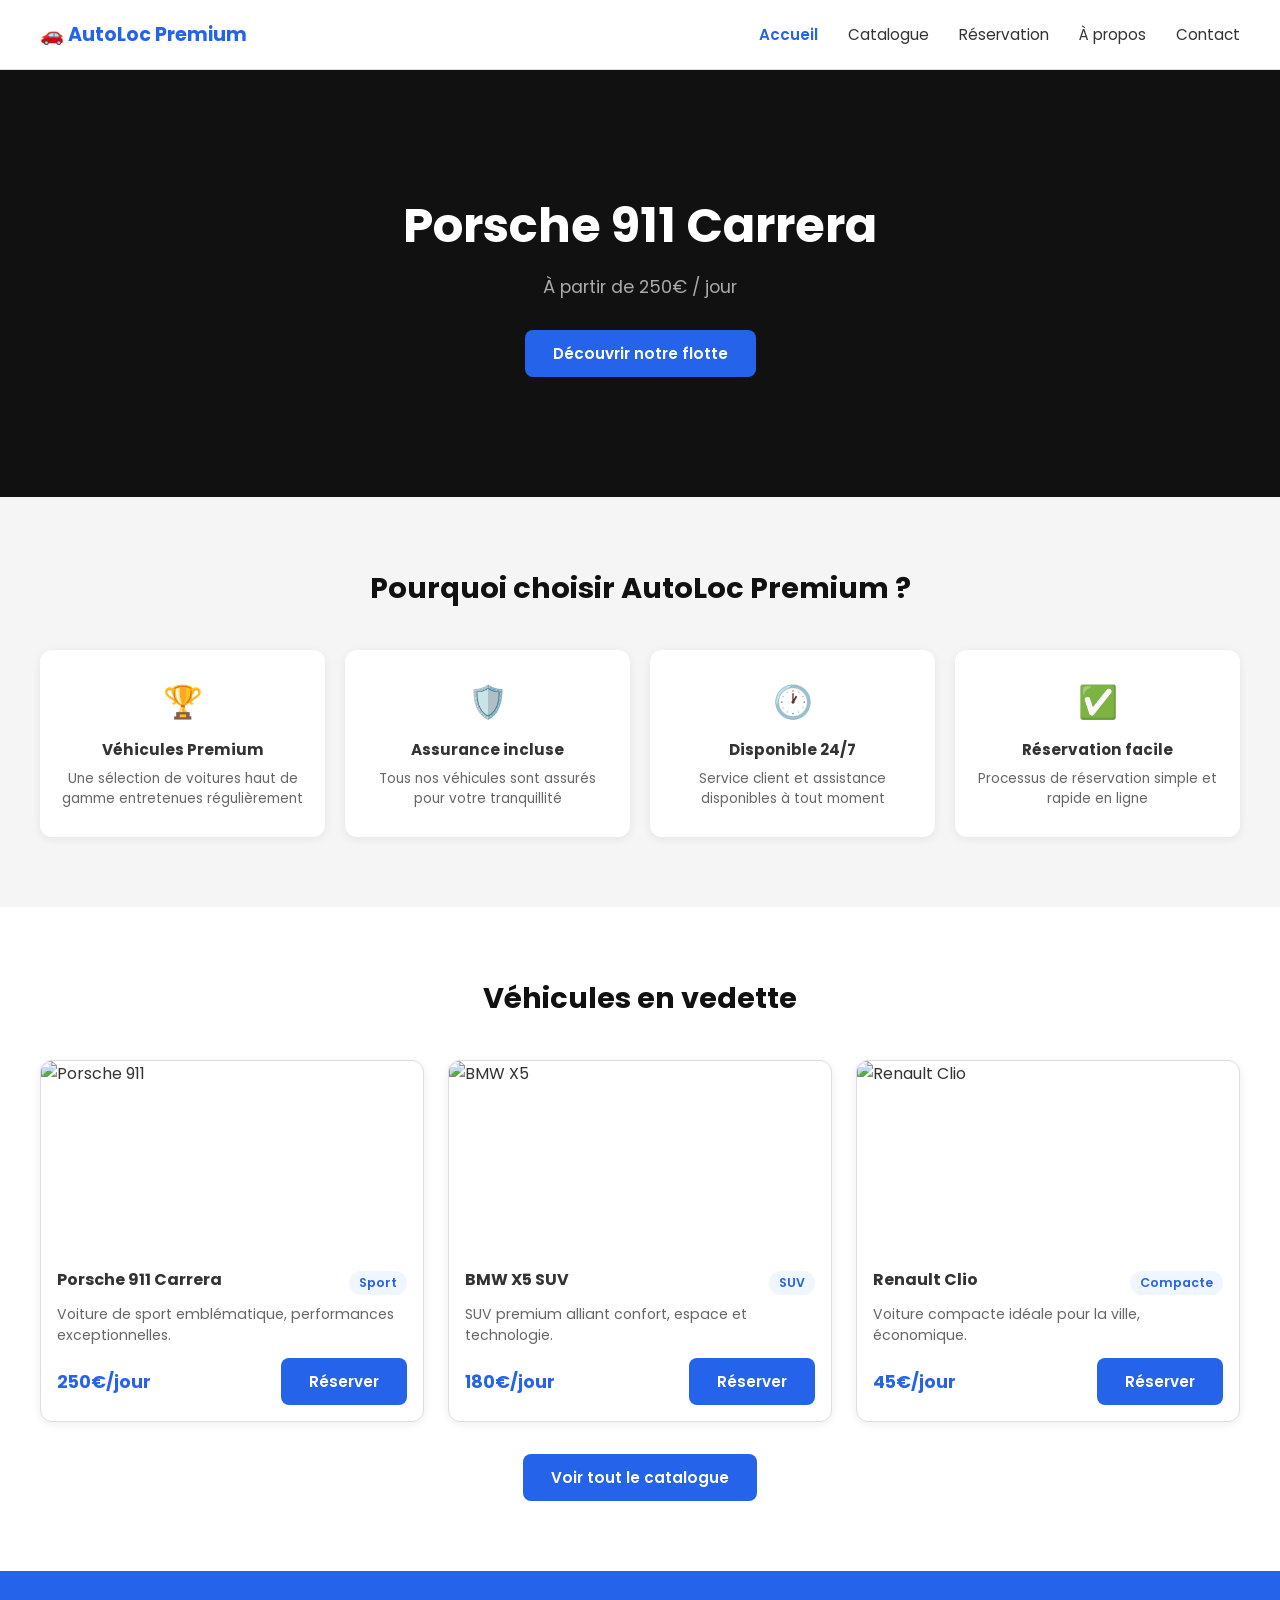
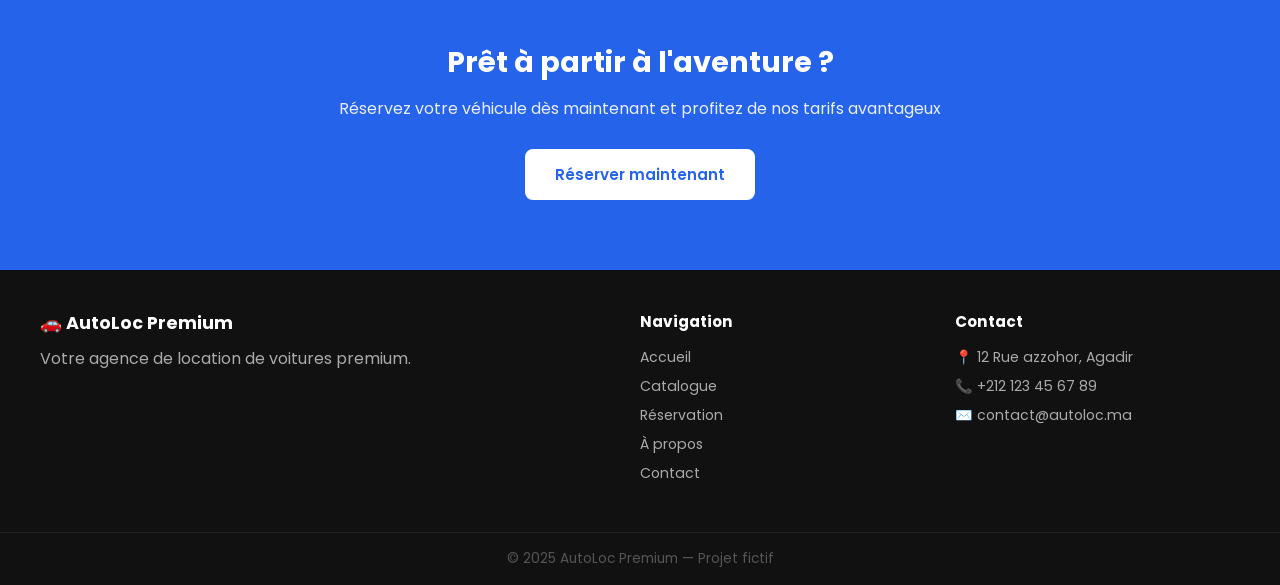
==== commit 18599fc4: "Simplifier la navigation du site" ====
--- a/index.html
+++ b/index.html
@@ -21,7 +21,7 @@
     </ul>
   </nav>
 
-  <!-- HERO (grande image d'accueil) -->
+  <!-- (grande image d'accueil) -->
   <section class="hero">
     <h1>Porsche 911 Carrera</h1>
     <p>À partir de 250€ / jour</p>
@@ -141,6 +141,5 @@
   </footer>
   <div class="footer-bas">© 2025 AutoLoc Premium — Projet fictif</div>
 
-  <script src="./js/nav.js"></script>
 </body>
 </html>
--- a/css/style.css
+++ b/css/style.css
@@ -58,73 +58,6 @@
   display: flex;
   gap: 30px;
   list-style: none;
-}
-
-.nav-menu-wrapper {
-  display: flex;
-  align-items: center;
-  gap: 14px;
-}
-
-.nav-primary {
-  gap: 22px;
-}
-
-.nav-more {
-  position: relative;
-}
-
-.nav-toggle {
-  border: 1px solid var(--bordure);
-  background: var(--blanc);
-  color: #333;
-  border-radius: 8px;
-  padding: 8px 12px;
-  font-family: 'Poppins', sans-serif;
-  font-size: 0.88rem;
-  font-weight: 600;
-  cursor: pointer;
-}
-
-.nav-toggle:hover {
-  color: var(--bleu);
-  border-color: #c9d8ff;
-}
-
-.nav-more-menu {
-  display: none;
-  position: absolute;
-  right: 0;
-  top: calc(100% + 8px);
-  min-width: 180px;
-  padding: 8px;
-  list-style: none;
-  background: var(--blanc);
-  border: 1px solid var(--bordure);
-  border-radius: 10px;
-  box-shadow: 0 8px 24px rgba(0,0,0,0.08);
-}
-
-.nav-more-menu li a {
-  display: block;
-  padding: 9px 10px;
-  border-radius: 8px;
-}
-
-.nav-more-menu li a:hover {
-  background: #f8faff;
-}
-
-.nav-more.open .nav-more-menu {
-  display: block;
-}
-
-.nav-burger {
-  display: none;
-}
-
-.nav-mobile-menu {
-  display: none;
 }
 
 .nav-liens a {
@@ -339,36 +272,16 @@
 
 /* ===== RESPONSIVE ===== */
 @media (max-width: 768px) {
-  .navbar { padding: 0 20px; }
-  .nav-primary,
-  .nav-more { display: none; }
-  .nav-burger {
-    display: inline-flex;
-    align-items: center;
-    justify-content: center;
+  .navbar {
+    height: auto;
+    padding: 16px 20px;
+    flex-direction: column;
+    align-items: flex-start;
+    gap: 14px;
   }
-  .nav-mobile-menu {
-    position: absolute;
-    top: 70px;
-    left: 0;
-    width: 100%;
-    background: var(--blanc);
-    border-bottom: 1px solid var(--bordure);
-    box-shadow: 0 8px 20px rgba(0,0,0,0.06);
-    z-index: 9;
-  }
-  .nav-mobile-menu.open { display: block; }
-  .nav-mobile-menu ul {
-    list-style: none;
-    padding: 10px 20px 18px;
-  }
-  .nav-mobile-menu li a {
-    display: block;
-    padding: 12px 0;
-    border-bottom: 1px solid #f0f0f0;
-  }
-  .nav-mobile-menu li:last-child a {
-    border-bottom: none;
+  .nav-liens {
+    flex-wrap: wrap;
+    gap: 12px 18px;
   }
   .grille-voitures { grid-template-columns: 1fr; }
   footer { grid-template-columns: 1fr; padding: 30px 20px; }
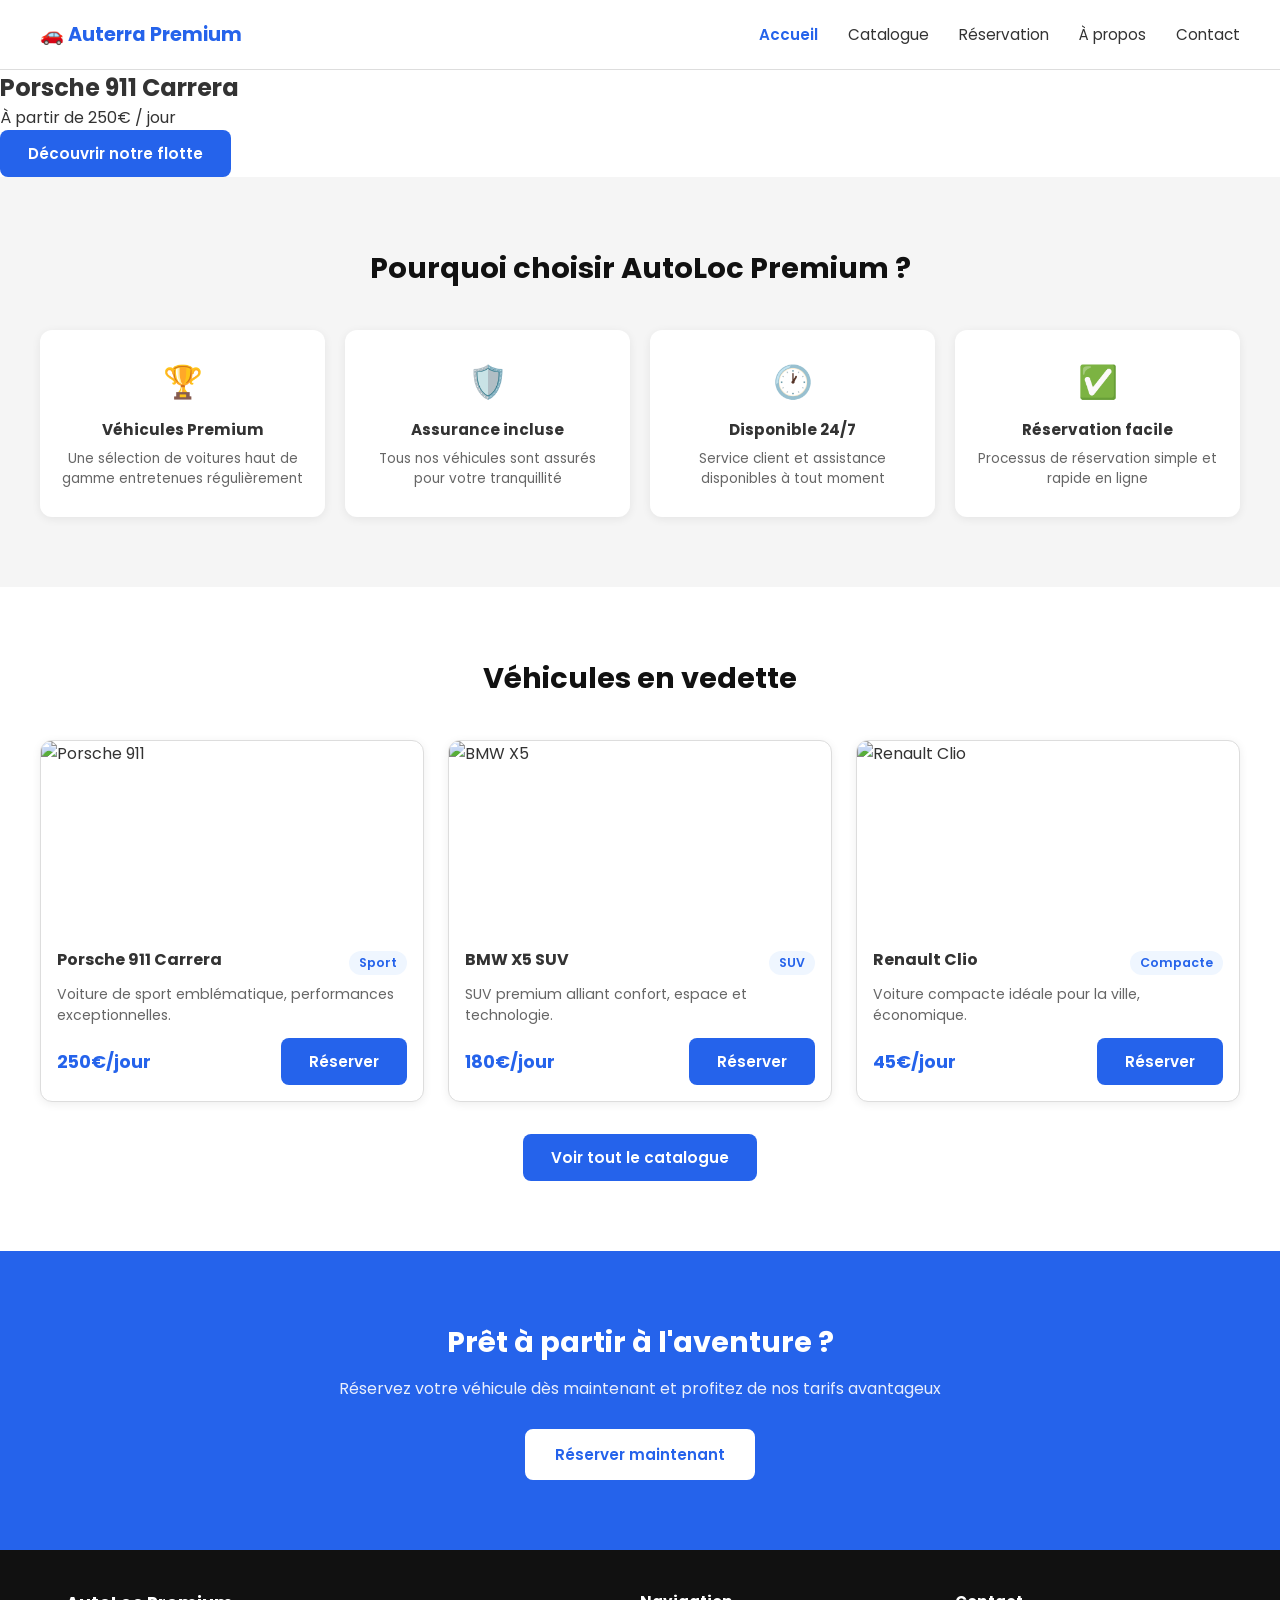
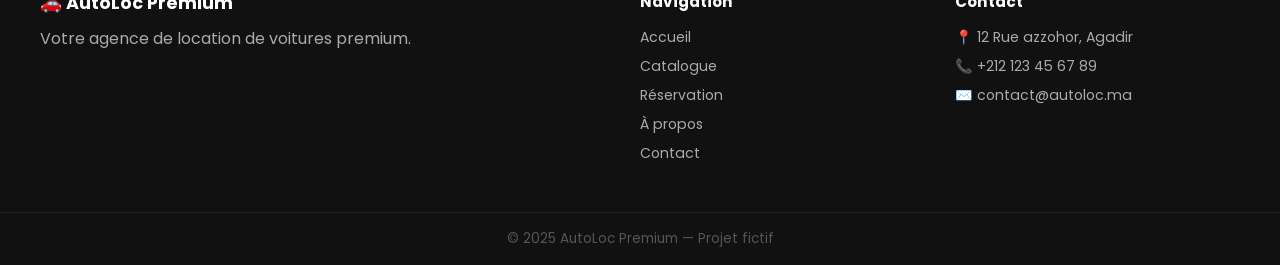
==== commit 8cf1ef10: "changing hero-class" ====
--- a/index.html
+++ b/index.html
@@ -3,7 +3,7 @@
 <head>
   <meta charset="UTF-8" />
   <meta name="viewport" content="width=device-width, initial-scale=1.0" />
-  <title>AutoLoc Premium — Accueil</title>
+  <title>Auterra Premium — Accueil</title>
   <link rel="stylesheet" href="./css/style.css" />
   <link rel="stylesheet" href="./css/index.css" />
 </head>
@@ -11,7 +11,7 @@
 
   <!-- BARRE DE NAVIGATION -->
   <nav class="navbar">
-    <div class="logo">🚗 AutoLoc Premium</div>
+    <div class="logo">🚗 Auterra Premium</div>
     <ul class="nav-liens">
       <li><a href="index.html" class="actif">Accueil</a></li>
       <li><a href="catalogue.html">Catalogue</a></li>
--- a/css/index.css
+++ b/css/index.css
@@ -1,19 +1,18 @@
  /* Styles spécifiques à cette page */
 
-    .hero {
+    .main-black-page {
       background: #111;
       color: white;
       text-align: center;
       padding: 120px 40px;
     }
 
-    .hero h1 {
+   .main-black-page h1 {
       font-size: 3rem;
       font-weight: 700;
       margin-bottom: 12px;
     }
-
-    .hero p {
+    .main-black-page p {
       font-size: 1.1rem;
       color: #aaa;
       margin-bottom: 30px;
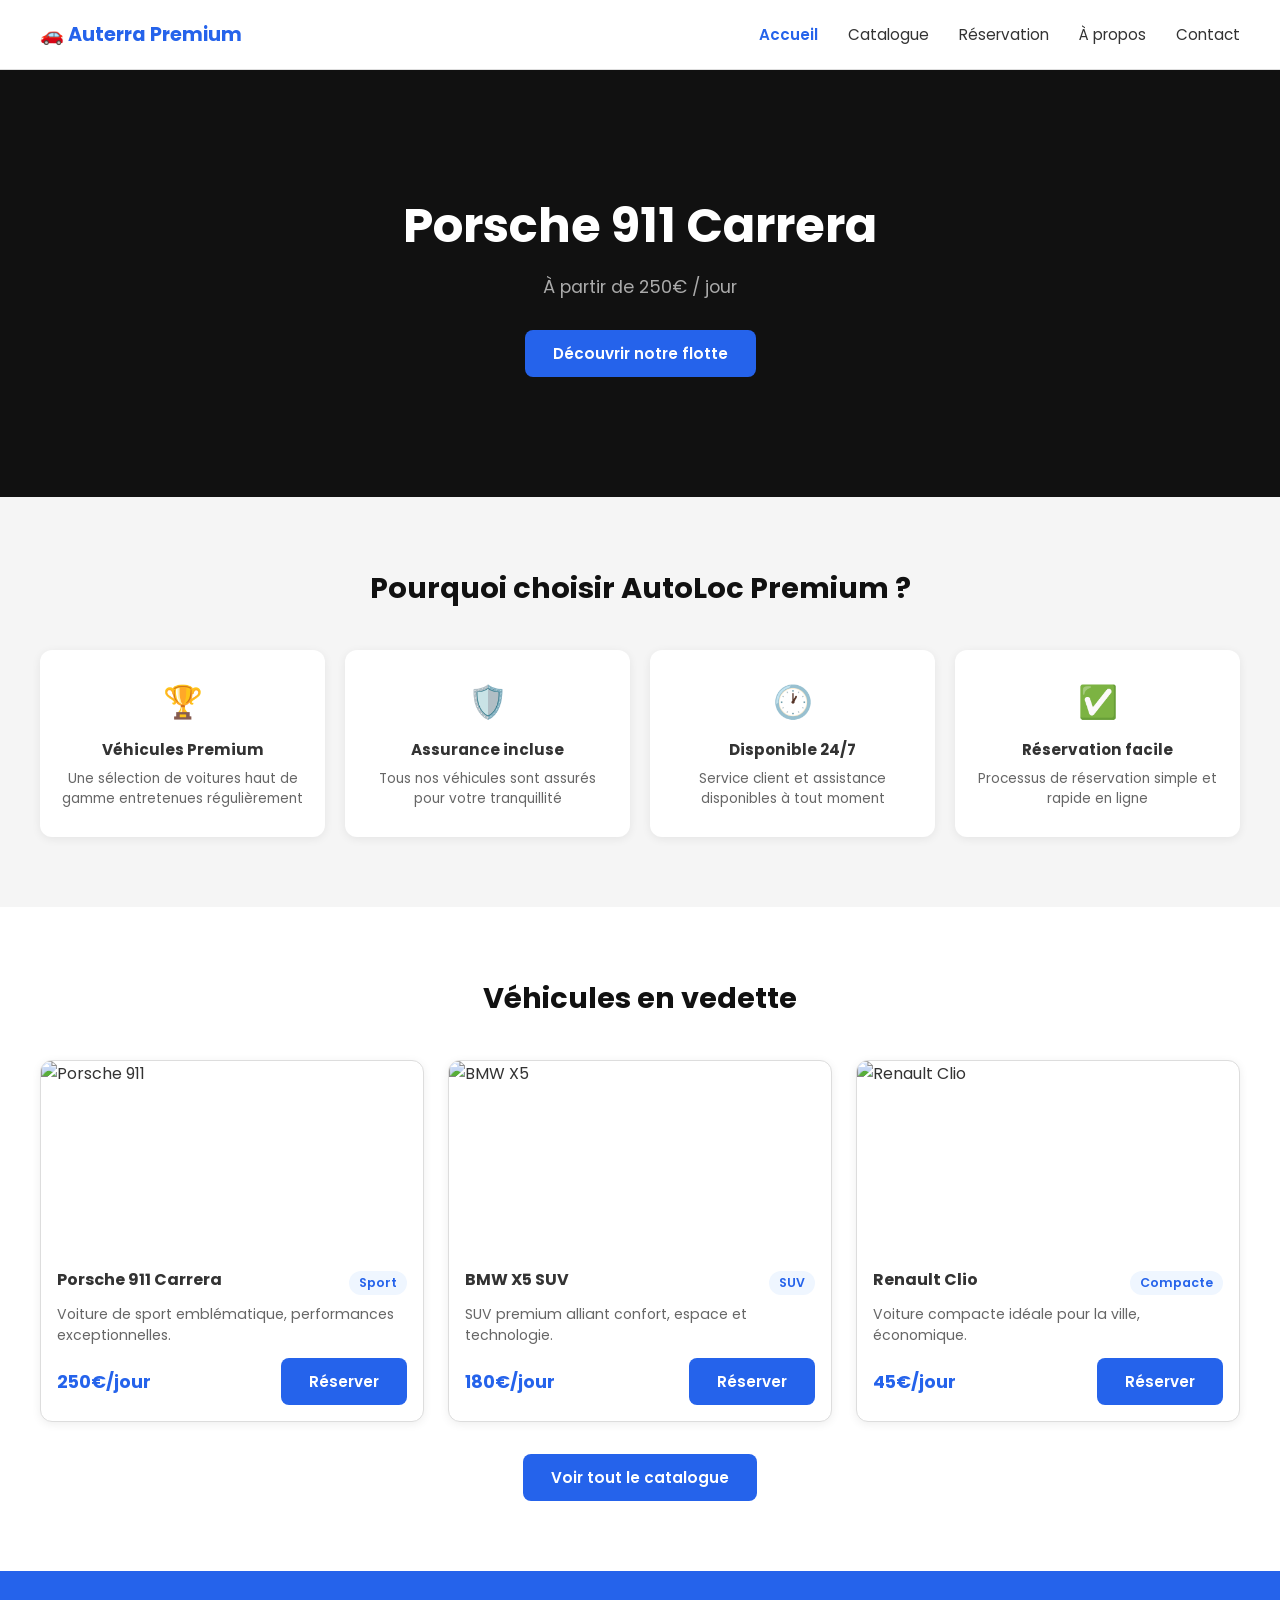
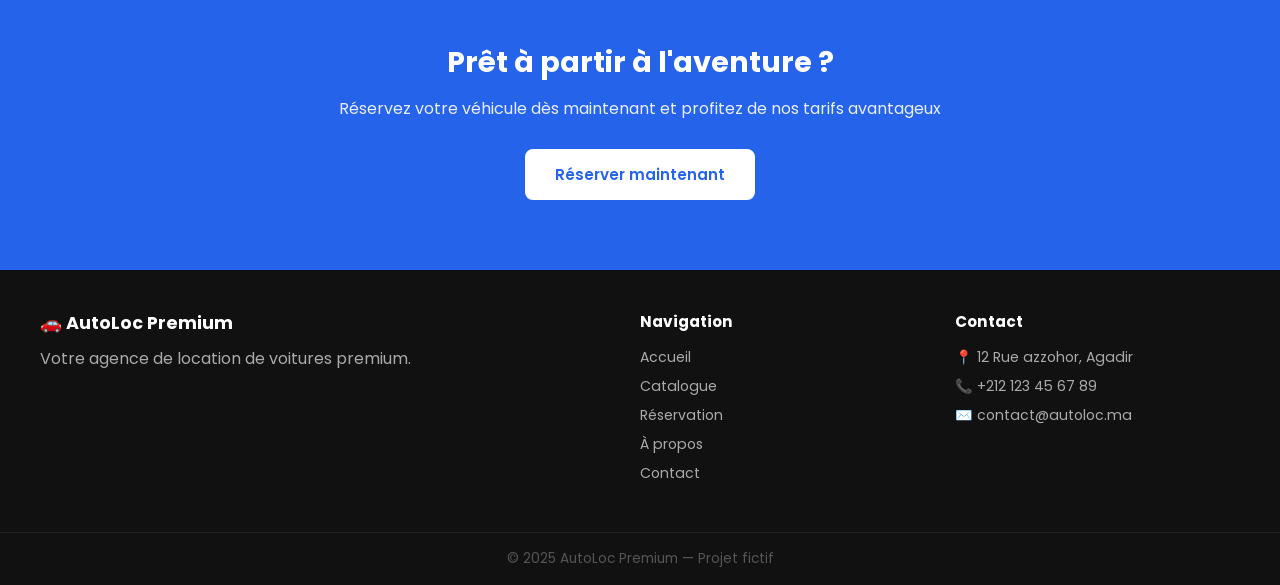
==== commit 589b3534: "removing comments" ====
--- a/index.html
+++ b/index.html
@@ -22,7 +22,7 @@
   </nav>
 
   <!-- (grande image d'accueil) -->
-  <section class="hero">
+  <section class="main-black-page">
     <h1>Porsche 911 Carrera</h1>
     <p>À partir de 250€ / jour</p>
     <a href="catalogue.html" class="btn btn-bleu">Découvrir notre flotte</a>
--- a/css/style.css
+++ b/css/style.css
@@ -1,7 +1,7 @@
-/* ===== POLICE GOOGLE ===== */
+
 @import url('https://fonts.googleapis.com/css2?family=Poppins:wght@400;600;700&display=swap');
 
-/* ===== COULEURS ===== */
+
 :root {
   --bleu: #2563eb;
   --noir: #111111;
@@ -11,7 +11,7 @@
   --bordure: #dddddd;
 }
 
-/* ===== BASE ===== */
+
 * {
   margin: 0;
   padding: 0;
@@ -34,7 +34,6 @@
   display: block;
 }
 
-/* ===== NAVBAR ===== */
 .navbar {
   display: flex;
   align-items: center;
@@ -74,7 +73,6 @@
   font-weight: 600;
 }
 
-/* ===== BOUTONS ===== */
 .btn {
   display: inline-block;
   padding: 12px 28px;
@@ -101,7 +99,6 @@
   border: 2px solid var(--blanc);
 }
 
-/* ===== EN-TÊTE DE PAGE ===== */
 .entete {
   background: var(--noir);
   color: var(--blanc);
@@ -119,7 +116,6 @@
   font-size: 1rem;
 }
 
-/* ===== TITRE DE SECTION ===== */
 .titre-section {
   font-size: 1.8rem;
   font-weight: 700;
@@ -128,7 +124,6 @@
   color: var(--noir);
 }
 
-/* ===== CARTE VOITURE ===== */
 .grille-voitures {
   display: grid;
   grid-template-columns: repeat(3, 1fr);
@@ -186,7 +181,6 @@
   border-radius: 20px;
 }
 
-/* ===== FORMULAIRE ===== */
 .groupe {
   margin-bottom: 16px;
 }
@@ -217,7 +211,6 @@
   border-color: var(--bleu);
 }
 
-/* ===== MESSAGE SUCCÈS ===== */
 .message-ok {
   background: #d1fae5;
   color: #065f46;
@@ -227,7 +220,6 @@
   display: none;
 }
 
-/* ===== FOOTER ===== */
 footer {
   background: var(--noir);
   color: #aaa;
@@ -270,7 +262,6 @@
   border-top: 1px solid #222;
 }
 
-/* ===== RESPONSIVE ===== */
 @media (max-width: 768px) {
   .navbar {
     height: auto;
--- a/css/index.css
+++ b/css/index.css
@@ -1,85 +1,100 @@
- /* Styles spécifiques à cette page */
+  .main-black-page {
+    background: #111;
+    color: white;
+    text-align: center;
+    padding: 120px 40px;
+  }
 
-    .main-black-page {
-      background: #111;
-      color: white;
-      text-align: center;
-      padding: 120px 40px;
-    }
+  .main-black-page h1 {
+    font-size: 3rem;
+    font-weight: 700;
+    margin-bottom: 12px;
+  }
 
-   .main-black-page h1 {
-      font-size: 3rem;
-      font-weight: 700;
-      margin-bottom: 12px;
-    }
-    .main-black-page p {
-      font-size: 1.1rem;
-      color: #aaa;
-      margin-bottom: 30px;
-    }
+  .main-black-page p {
+    font-size: 1.1rem;
+    color: #aaa;
+    margin-bottom: 30px;
+  }
 
-    /* Section avantages */
-    .avantages {
-      background: #f5f5f5;
-      padding: 70px 40px;
-      text-align: center;
+  .avantages {
+    background: #f5f5f5;
+    padding: 70px 40px;
+    text-align: center;
+  }
+
+
+  .grille-avantages {
+    display: grid;
+    grid-template-columns: repeat(4, 1fr);
+    gap: 20px;
+    margin-top: 10px;
+  }
+
+  .carte-avantage {
+    background: white;
+    border-radius: 12px;
+    padding: 28px 20px;
+    box-shadow: 0 2px 10px rgba(0, 0, 0, 0.07);
+  }
+
+  .carte-avantage:hover {
+    transform: translateY(-10px);
+    box-shadow: 0 12px 20px rgba(0, 0, 0, 0.2);
+    cursor: pointer;
+  }
+
+
+  .carte-avantage .icone {
+    font-size: 2rem;
+    margin-bottom: 12px;
+  }
+
+  .carte-avantage h3 {
+    font-size: 0.95rem;
+    font-weight: 700;
+    margin-bottom: 8px;
+  }
+
+  .carte-avantage p {
+    font-size: 0.85rem;
+    color: #666;
+  }
+
+
+  .vedette {
+    padding: 70px 40px;
+  }
+
+
+  .banniere {
+    background: #2563eb;
+    color: white;
+    text-align: center;
+    padding: 70px 40px;
+  }
+
+  .banniere h2 {
+    font-size: 1.8rem;
+    margin-bottom: 12px;
+  }
+
+  .banniere p {
+    margin-bottom: 28px;
+    opacity: 0.9;
+  }
+
+  @media (max-width: 768px) {
+    .hero h1 {
+      font-size: 2rem;
     }
 
     .grille-avantages {
-      display: grid;
-      grid-template-columns: repeat(4, 1fr);
-      gap: 20px;
-      margin-top: 10px;
+      grid-template-columns: 1fr 1fr;
     }
 
-    .carte-avantage {
-      background: white;
-      border-radius: 12px;
-      padding: 28px 20px;
-      box-shadow: 0 2px 10px rgba(0,0,0,0.07);
+    .vedette,
+    .avantages {
+      padding: 40px 20px;
     }
-
-    .carte-avantage .icone {
-      font-size: 2rem;
-      margin-bottom: 12px;
-    }
-
-    .carte-avantage h3 {
-      font-size: 0.95rem;
-      font-weight: 700;
-      margin-bottom: 8px;
-    }
-
-    .carte-avantage p {
-      font-size: 0.85rem;
-      color: #666;
-    }
-
-    /* Section voitures vedettes */
-    .vedette {
-      padding: 70px 40px;
-    }
-
-    /* Bannière CTA */
-    .banniere {
-      background: #2563eb;
-      color: white;
-      text-align: center;
-      padding: 70px 40px;
-    }
-
-    .banniere h2 {
-      font-size: 1.8rem;
-      margin-bottom: 12px;
-    }
-
-    .banniere p {
-      margin-bottom: 28px;
-      opacity: 0.9;
-    }
-
-    @media (max-width: 768px) {
-      .hero h1 { font-size: 2rem; }
-      .grille-avantages { grid-template-columns: 1fr 1fr; }
-      .vedette, .avantages { padding: 40px 20px; }
-    }+  }
